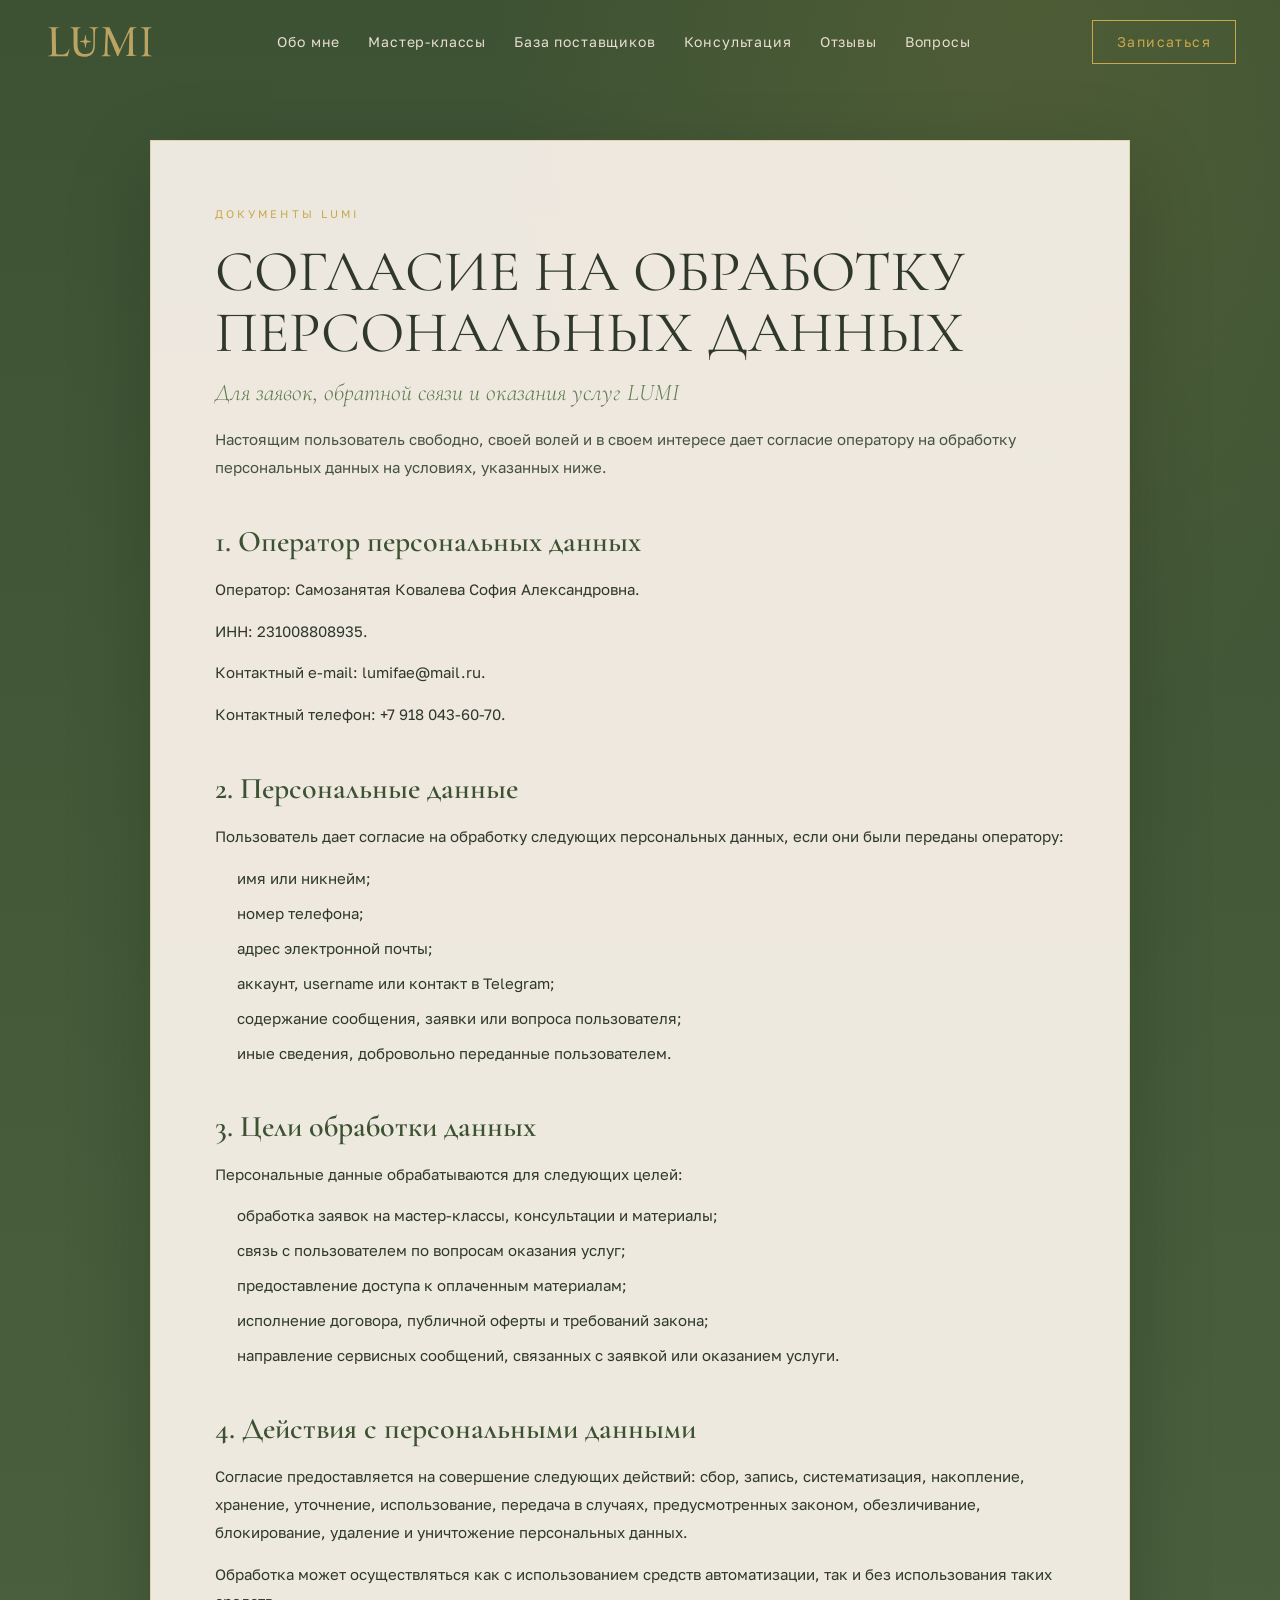
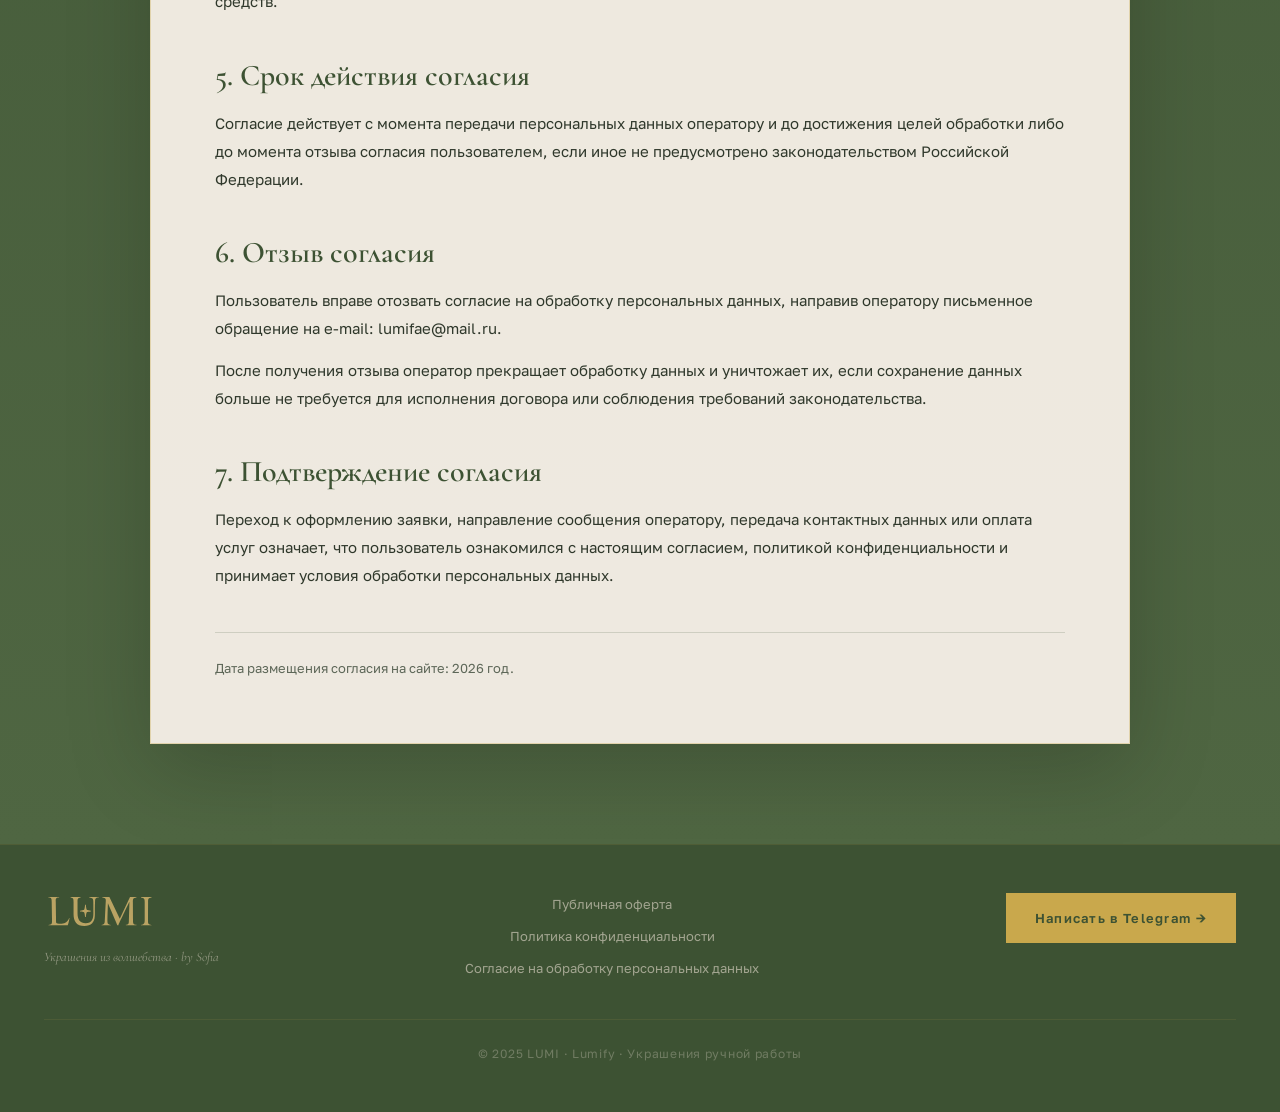
==== consent.html @ bdb85157 "first commit" ====
<!doctype html>
<html lang="ru">
	<head>
		<meta charset="UTF-8" />
		<meta name="viewport" content="width=device-width, initial-scale=1.0" />
		<title>Согласие на обработку персональных данных — LUMI</title>
		<link rel="stylesheet" href="css/main.css" />
		<script type="module" src="js/main.js"></script>
	</head>
	<body class="page">
		<div class="progress" data-progress></div>

		<header class="header" data-header>
			<div class="header__inner">
				<a href="index.html" class="header__logo" aria-label="LUMI">
					<img
						src="icons/logo-lumi-gold.svg"
						alt=""
						class="header__logo-image"
					/>
				</a>

				<nav class="header__nav" aria-label="Основная навигация">
					<ul class="header__list">
						<li class="header__item">
							<a href="index.html#about" class="header__link">Обо мне</a>
						</li>
						<li class="header__item">
							<a href="index.html#workshops" class="header__link">
								Мастер-классы
							</a>
						</li>
						<li class="header__item">
							<a href="index.html#suppliers" class="header__link">
								База поставщиков
							</a>
						</li>
						<li class="header__item">
							<a href="index.html#consult" class="header__link">
								Консультация
							</a>
						</li>
						<li class="header__item">
							<a href="index.html#reviews" class="header__link">Отзывы</a>
						</li>
						<li class="header__item">
							<a href="index.html#faq" class="header__link">Вопросы</a>
						</li>
					</ul>
				</nav>

				<a
					href="https://t.me/sofiabei"
					target="_blank"
					class="button button--outline header__cta"
					>Записаться</a>

				<button
					class="header__burger"
					type="button"
					aria-label="Открыть меню"
					aria-controls="mobile-menu"
					aria-expanded="false"
					data-menu-toggle
				>
					<span class="header__burger-line"></span>
					<span class="header__burger-line"></span>
					<span class="header__burger-line"></span>
				</button>
			</div>
		</header>

		<div class="mobile-menu" id="mobile-menu" aria-hidden="true" data-mobile-menu>
			<nav class="mobile-menu__nav" aria-label="Мобильная навигация">
				<a href="index.html#about" class="mobile-menu__link" data-mobile-link>
					Обо мне
				</a>
				<a
					href="index.html#workshops"
					class="mobile-menu__link"
					data-mobile-link
				>
					Мастер-классы
				</a>
				<a
					href="index.html#suppliers"
					class="mobile-menu__link"
					data-mobile-link
				>
					База поставщиков
				</a>
				<a href="index.html#consult" class="mobile-menu__link" data-mobile-link>
					Консультация
				</a>
				<a href="index.html#reviews" class="mobile-menu__link" data-mobile-link>
					Отзывы
				</a>
				<a href="index.html#faq" class="mobile-menu__link" data-mobile-link>
					Вопросы
				</a>
				<a
					href="https://t.me/sofiabei"
					target="_blank"
					class="button button--primary mobile-menu__cta"
					data-mobile-link
					>Записаться</a>
			</nav>
		</div>
		<div class="mobile-menu__overlay" data-menu-overlay></div>

		<main class="main">
			<section class="offer">
				<div class="offer__inner">
					<article class="offer__document">
						<div class="offer__label">Документы LUMI</div>
						<h1 class="offer__title">
							Согласие на обработку персональных данных
						</h1>
						<p class="offer__subtitle">
							Для заявок, обратной связи и оказания услуг LUMI
						</p>
						<p class="offer__intro">
							Настоящим пользователь свободно, своей волей и в своем интересе
							дает согласие оператору на обработку персональных данных на
							условиях, указанных ниже.
						</p>

						<section class="offer__section">
							<h2 class="offer__heading">1. Оператор персональных данных</h2>
							<p class="offer__text">
								Оператор: Самозанятая Ковалева София Александровна.
							</p>
							<p class="offer__text">ИНН: 231008808935.</p>
							<p class="offer__text">Контактный e-mail: lumifae@mail.ru.</p>
							<p class="offer__text">Контактный телефон: +7 918 043-60-70.</p>
						</section>

						<section class="offer__section">
							<h2 class="offer__heading">2. Персональные данные</h2>
							<p class="offer__text">
								Пользователь дает согласие на обработку следующих персональных
								данных, если они были переданы оператору:
							</p>
							<ul class="offer__list">
								<li class="offer__item">имя или никнейм;</li>
								<li class="offer__item">номер телефона;</li>
								<li class="offer__item">адрес электронной почты;</li>
								<li class="offer__item">
									аккаунт, username или контакт в Telegram;
								</li>
								<li class="offer__item">
									содержание сообщения, заявки или вопроса пользователя;
								</li>
								<li class="offer__item">
									иные сведения, добровольно переданные пользователем.
								</li>
							</ul>
						</section>

						<section class="offer__section">
							<h2 class="offer__heading">3. Цели обработки данных</h2>
							<p class="offer__text">
								Персональные данные обрабатываются для следующих целей:
							</p>
							<ul class="offer__list">
								<li class="offer__item">
									обработка заявок на мастер-классы, консультации и материалы;
								</li>
								<li class="offer__item">
									связь с пользователем по вопросам оказания услуг;
								</li>
								<li class="offer__item">
									предоставление доступа к оплаченным материалам;
								</li>
								<li class="offer__item">
									исполнение договора, публичной оферты и требований закона;
								</li>
								<li class="offer__item">
									направление сервисных сообщений, связанных с заявкой или
									оказанием услуги.
								</li>
							</ul>
						</section>

						<section class="offer__section">
							<h2 class="offer__heading">4. Действия с персональными данными</h2>
							<p class="offer__text">
								Согласие предоставляется на совершение следующих действий:
								сбор, запись, систематизация, накопление, хранение, уточнение,
								использование, передача в случаях, предусмотренных законом,
								обезличивание, блокирование, удаление и уничтожение персональных
								данных.
							</p>
							<p class="offer__text">
								Обработка может осуществляться как с использованием средств
								автоматизации, так и без использования таких средств.
							</p>
						</section>

						<section class="offer__section">
							<h2 class="offer__heading">5. Срок действия согласия</h2>
							<p class="offer__text">
								Согласие действует с момента передачи персональных данных
								оператору и до достижения целей обработки либо до момента отзыва
								согласия пользователем, если иное не предусмотрено
								законодательством Российской Федерации.
							</p>
						</section>

						<section class="offer__section">
							<h2 class="offer__heading">6. Отзыв согласия</h2>
							<p class="offer__text">
								Пользователь вправе отозвать согласие на обработку персональных
								данных, направив оператору письменное обращение на e-mail:
								lumifae@mail.ru.
							</p>
							<p class="offer__text">
								После получения отзыва оператор прекращает обработку данных и
								уничтожает их, если сохранение данных больше не требуется для
								исполнения договора или соблюдения требований законодательства.
							</p>
						</section>

						<section class="offer__section">
							<h2 class="offer__heading">7. Подтверждение согласия</h2>
							<p class="offer__text">
								Переход к оформлению заявки, направление сообщения оператору,
								передача контактных данных или оплата услуг означает, что
								пользователь ознакомился с настоящим согласием, политикой
								конфиденциальности и принимает условия обработки персональных
								данных.
							</p>
						</section>

						<div class="offer__note">
							Дата размещения согласия на сайте: 2026 год.
						</div>
					</article>
				</div>
			</section>
		</main>

		<footer class="footer">
			<div class="footer__main">
				<div class="footer__brand">
					<a href="index.html" class="footer__logo" aria-label="LUMI">
						<img
							src="icons/logo-lumi-gold.svg"
							alt=""
							class="footer__logo-image"
						/>
					</a>
					<p class="footer__tagline">Украшения из волшебства · by Sofia</p>
				</div>
				<div class="footer__legal">
					<a href="oferta.html" class="footer__legal-link">Публичная оферта</a>
					<a href="privacy.html" class="footer__legal-link">
						Политика конфиденциальности
					</a>
					<a href="consent.html" class="footer__legal-link">
						Согласие на обработку персональных данных
					</a>
				</div>
				<div class="footer__action">
					<a
						href="https://t.me/sofiabei"
						target="_blank"
						class="button button--primary footer__button"
						>Написать в Telegram →</a>
				</div>
			</div>
			<div class="footer__bottom">
				© 2025 LUMI · Lumify · Украшения ручной работы
			</div>
		</footer>

	</body>
</html>
---- css/main.css ----
@import url("base/vars.css");
@import url("base/normalize.css");
@import url("base/globals.css");
@import url("blocks/header.css");
@import url("blocks/hero.css");
@import url("blocks/about.css");
@import url("blocks/workshops.css");
@import url("blocks/suppliers.css");
@import url("blocks/consult.css");
@import url("blocks/how.css");
@import url("blocks/reviews.css");
@import url("blocks/faq.css");
@import url("blocks/cta.css");
@import url("blocks/offer.css");
@import url("blocks/footer.css");
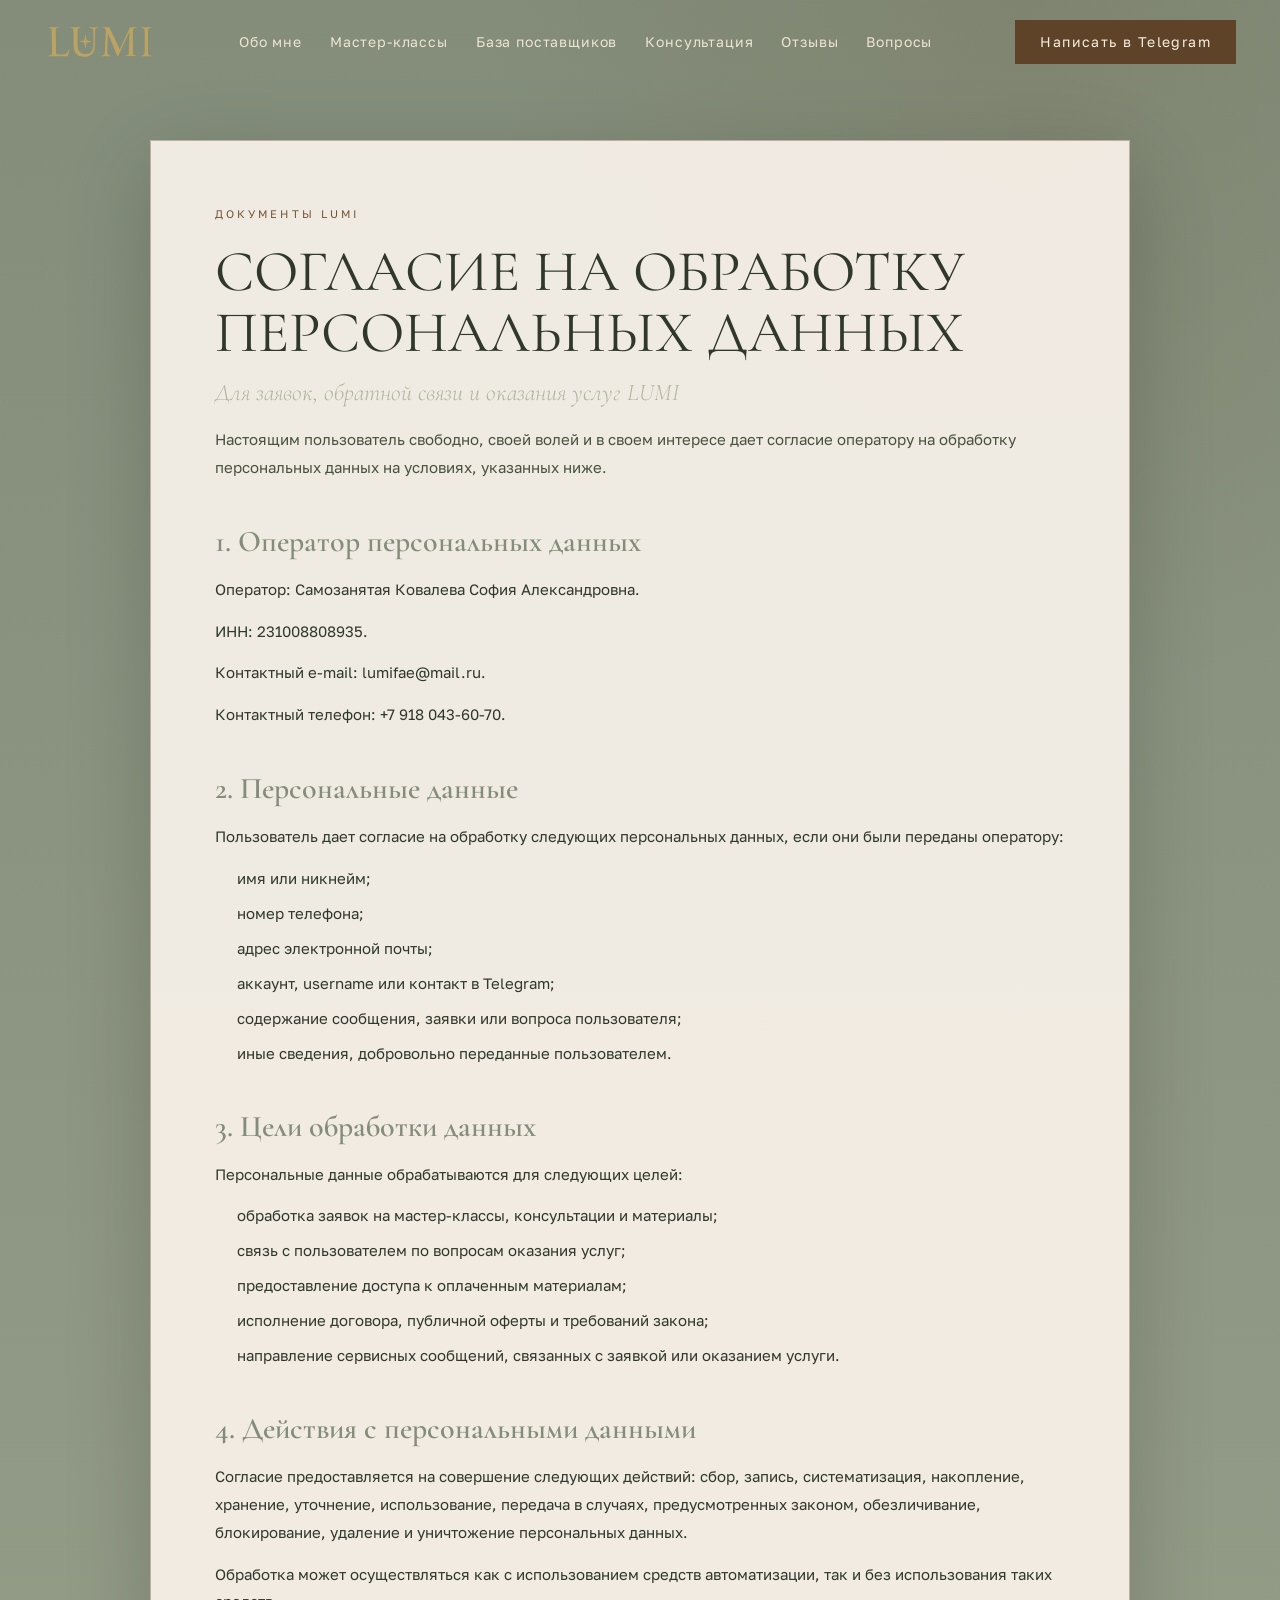
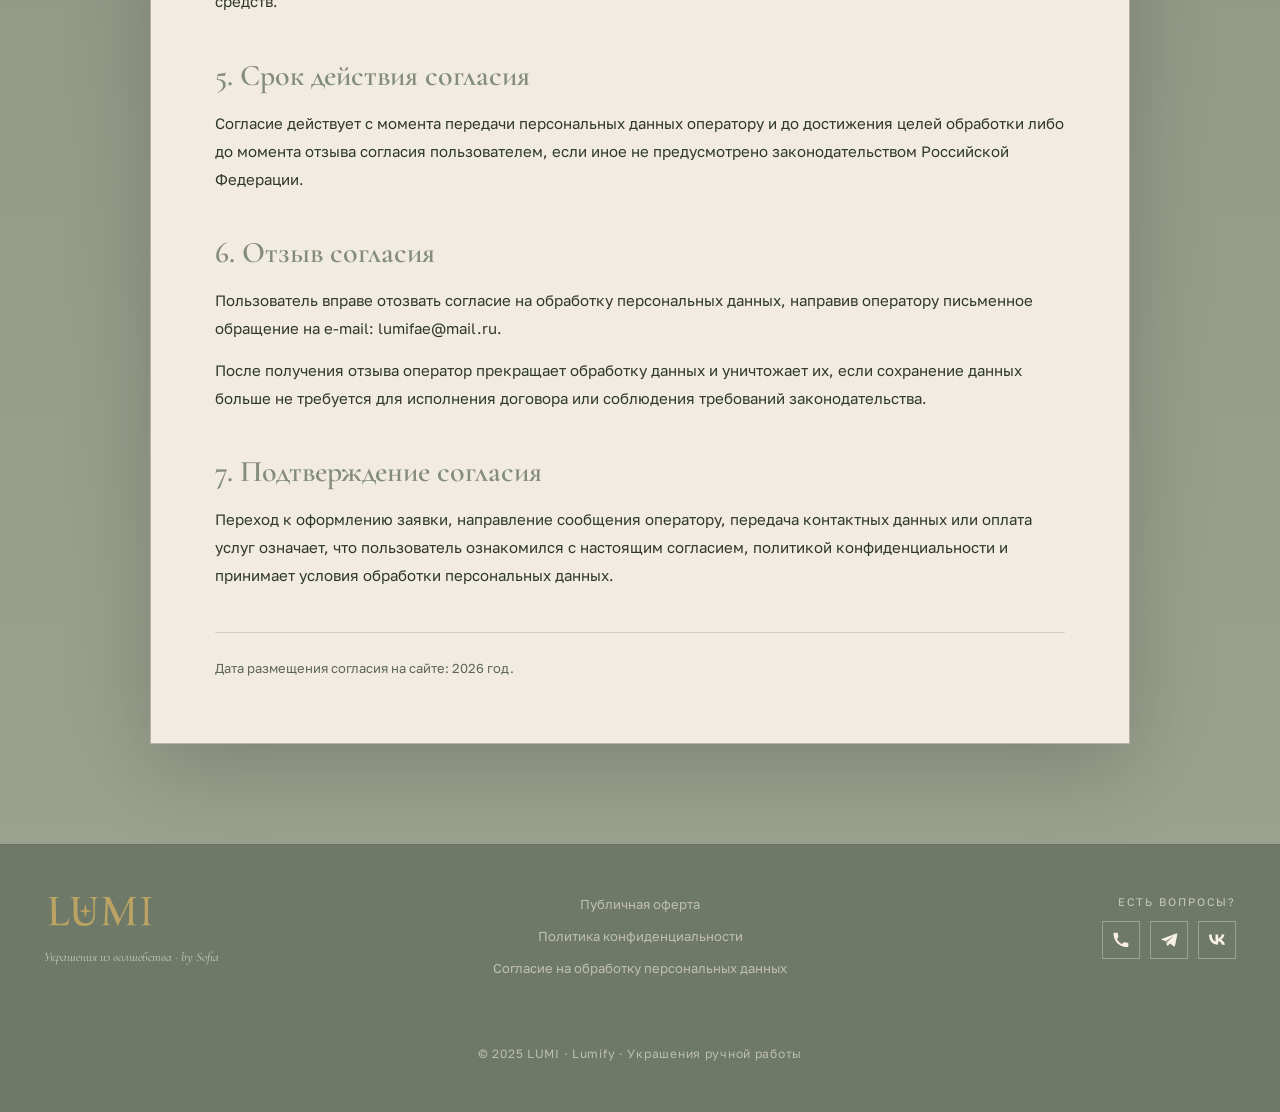
==== commit 149ecd0a: "update" ====
--- a/consent.html
+++ b/consent.html
@@ -52,8 +52,9 @@
 				<a
 					href="https://t.me/sofiabei"
 					target="_blank"
-					class="button button--outline header__cta"
-					>Записаться</a>
+					class="button button--primary header__cta"
+					>Написать в Telegram</a
+				>
 
 				<button
 					class="header__burger"
@@ -70,7 +71,12 @@
 			</div>
 		</header>
 
-		<div class="mobile-menu" id="mobile-menu" aria-hidden="true" data-mobile-menu>
+		<div
+			class="mobile-menu"
+			id="mobile-menu"
+			aria-hidden="true"
+			data-mobile-menu
+		>
 			<nav class="mobile-menu__nav" aria-label="Мобильная навигация">
 				<a href="index.html#about" class="mobile-menu__link" data-mobile-link>
 					Обо мне
@@ -103,7 +109,8 @@
 					target="_blank"
 					class="button button--primary mobile-menu__cta"
 					data-mobile-link
-					>Записаться</a>
+					>Написать в Telegram</a
+				>
 			</nav>
 		</div>
 		<div class="mobile-menu__overlay" data-menu-overlay></div>
@@ -183,10 +190,12 @@
 						</section>
 
 						<section class="offer__section">
-							<h2 class="offer__heading">4. Действия с персональными данными</h2>
-							<p class="offer__text">
-								Согласие предоставляется на совершение следующих действий:
-								сбор, запись, систематизация, накопление, хранение, уточнение,
+							<h2 class="offer__heading">
+								4. Действия с персональными данными
+							</h2>
+							<p class="offer__text">
+								Согласие предоставляется на совершение следующих действий: сбор,
+								запись, систематизация, накопление, хранение, уточнение,
 								использование, передача в случаях, предусмотренных законом,
 								обезличивание, блокирование, удаление и уничтожение персональных
 								данных.
@@ -261,18 +270,44 @@
 						Согласие на обработку персональных данных
 					</a>
 				</div>
-				<div class="footer__action">
-					<a
-						href="https://t.me/sofiabei"
-						target="_blank"
-						class="button button--primary footer__button"
-						>Написать в Telegram →</a>
+				<div class="footer__contacts">
+					<div class="footer__contacts-title">Есть вопросы?</div>
+					<div class="footer__contacts-list" aria-label="Контакты">
+						<a
+							href="tel:+79180436070"
+							class="footer__contact-link"
+							aria-label="Позвонить по номеру +7 918 043-60-70"
+						>
+							<svg aria-hidden="true" viewBox="0 0 24 24">
+								<use href="icons/sprite.svg#icon-phone"></use>
+							</svg>
+						</a>
+						<a
+							href="https://t.me/sofiabei"
+							target="_blank"
+							class="footer__contact-link"
+							aria-label="Написать в Telegram"
+						>
+							<svg aria-hidden="true" viewBox="0 0 24 24">
+								<use href="icons/sprite.svg#icon-telegram"></use>
+							</svg>
+						</a>
+						<a
+							href="https://vk.com/sofiabei"
+							target="_blank"
+							class="footer__contact-link"
+							aria-label="Открыть VK"
+						>
+							<svg aria-hidden="true" viewBox="0 0 24 24">
+								<use href="icons/sprite.svg#icon-vk"></use>
+							</svg>
+						</a>
+					</div>
 				</div>
 			</div>
 			<div class="footer__bottom">
 				© 2025 LUMI · Lumify · Украшения ручной работы
 			</div>
 		</footer>
-
 	</body>
 </html>
--- a/css/main.css
+++ b/css/main.css
@@ -1,3 +1,4 @@
+@import url("base/fonts.css");
 @import url("base/vars.css");
 @import url("base/normalize.css");
 @import url("base/globals.css");
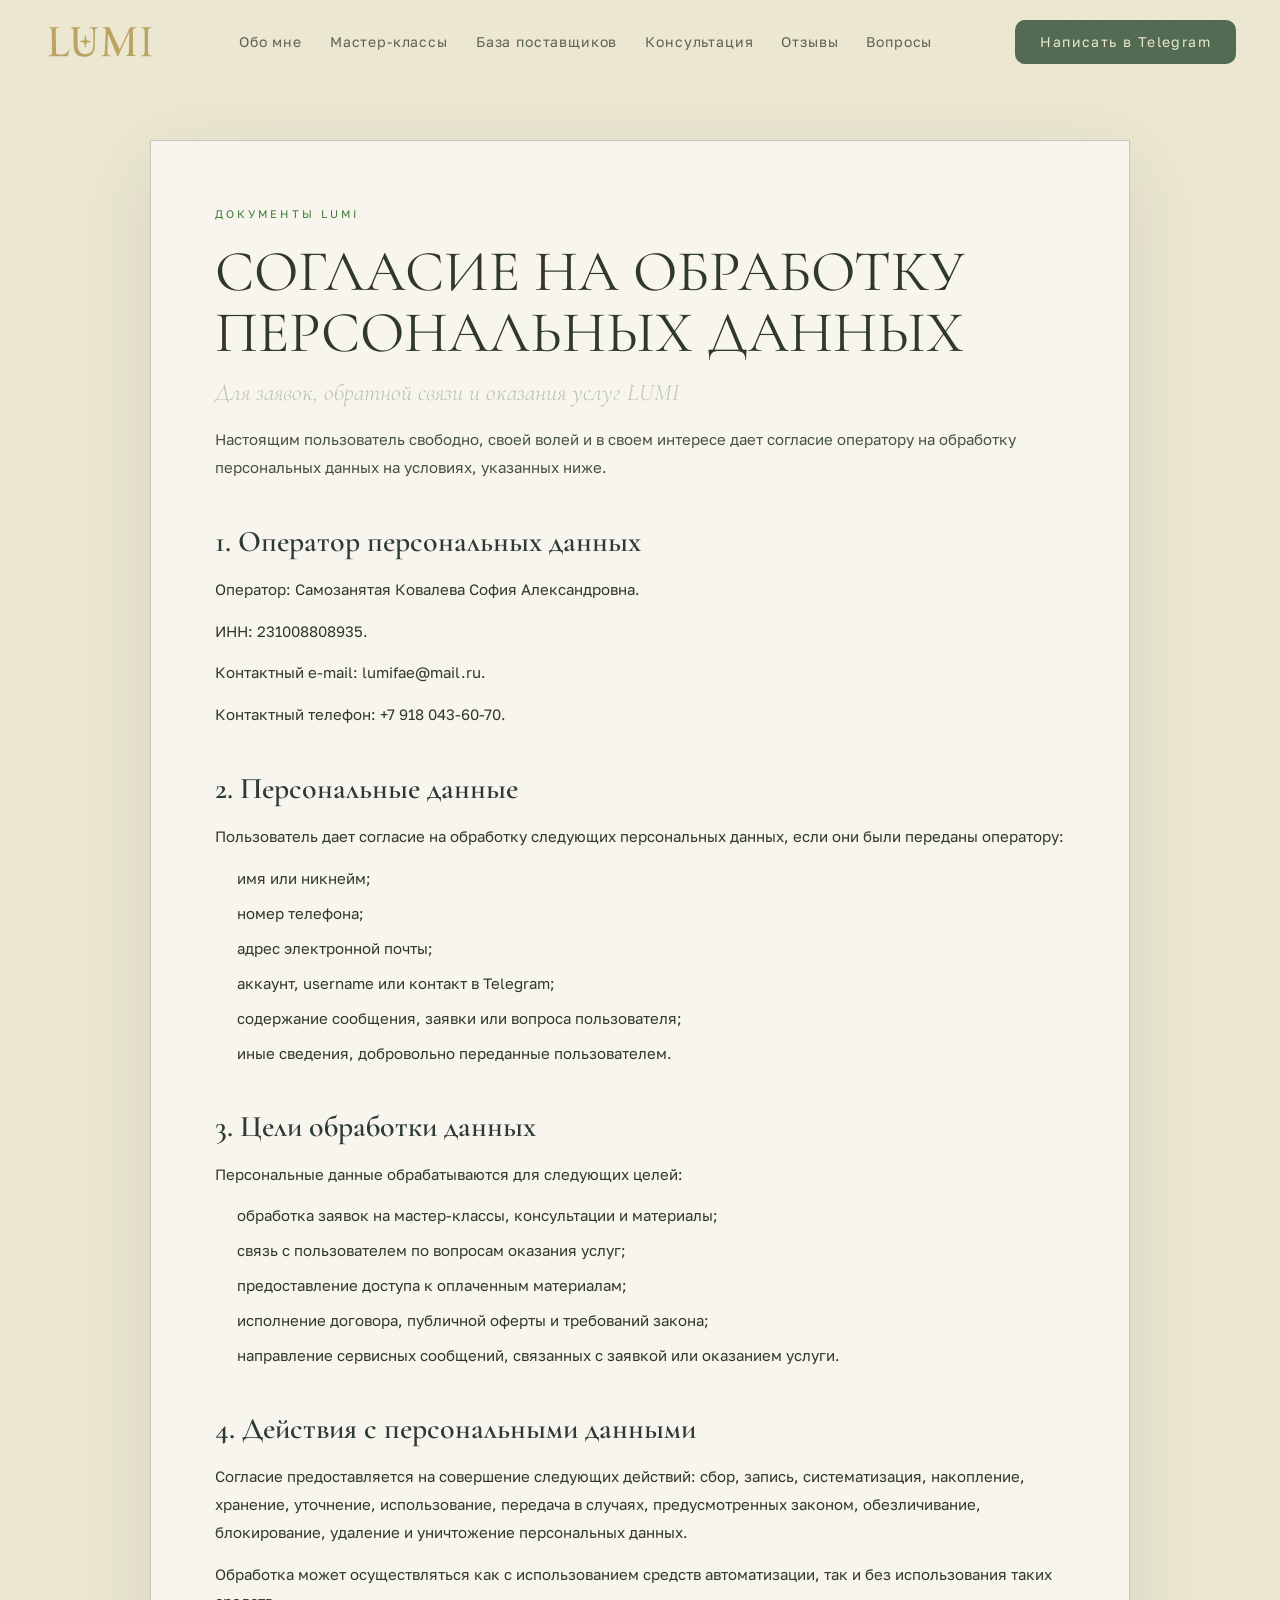
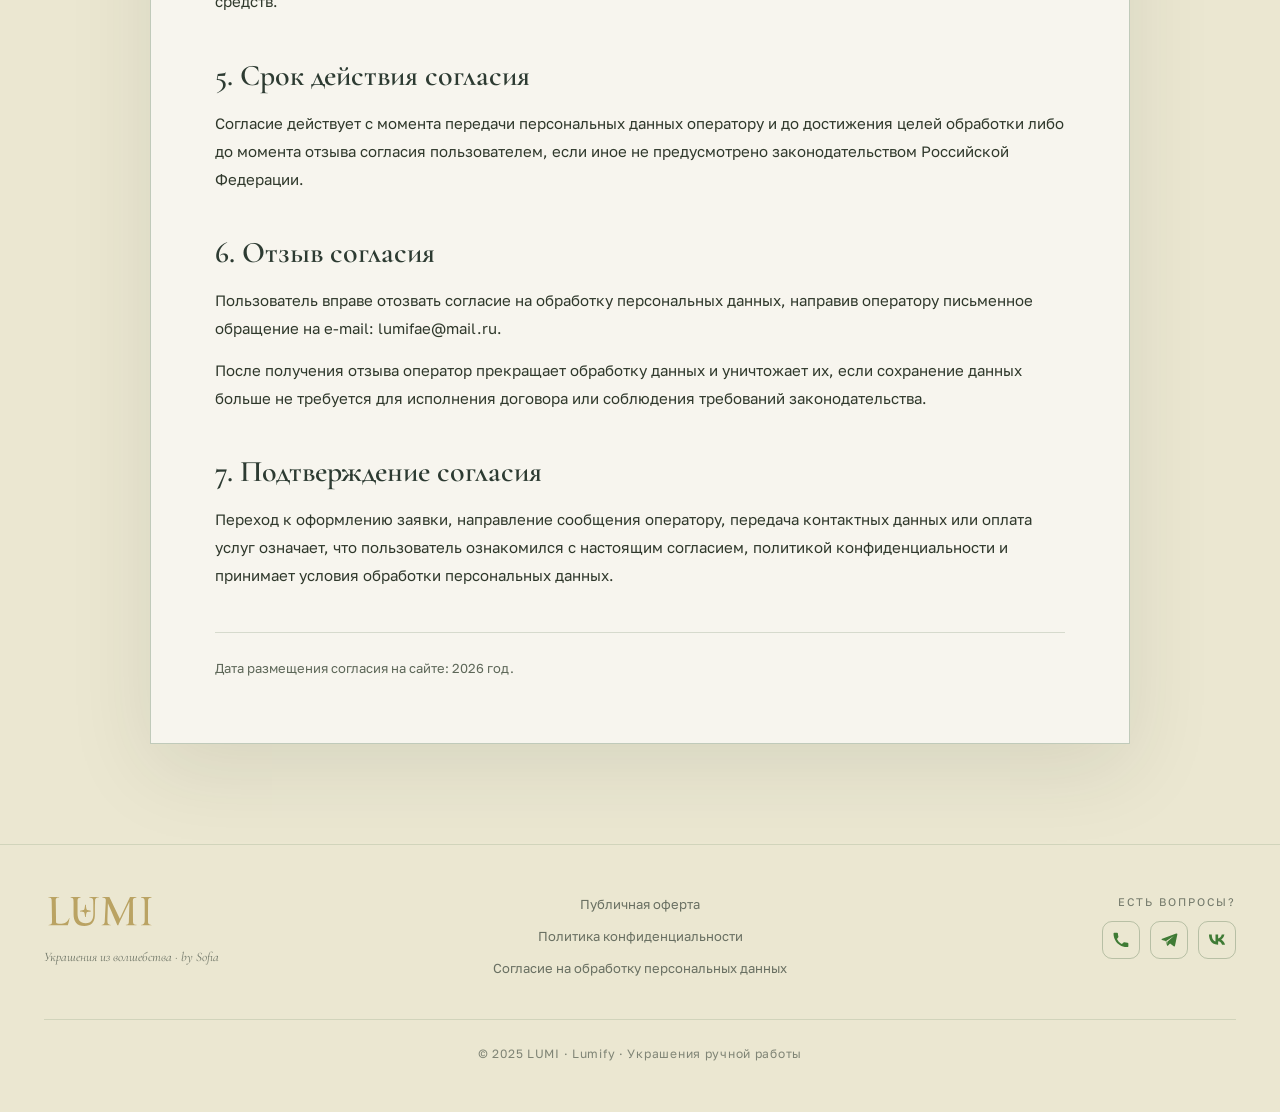
==== commit 9e7fc1ed: "update" ====
--- a/consent.html
+++ b/consent.html
@@ -4,7 +4,22 @@
 		<meta charset="UTF-8" />
 		<meta name="viewport" content="width=device-width, initial-scale=1.0" />
 		<title>Согласие на обработку персональных данных — LUMI</title>
-		<link rel="stylesheet" href="css/main.css" />
+		<link rel="stylesheet" href="css/base/fonts.css" />
+		<link rel="stylesheet" href="css/base/vars.css" />
+		<link rel="stylesheet" href="css/base/normalize.css" />
+		<link rel="stylesheet" href="css/base/globals.css" />
+		<link rel="stylesheet" href="css/blocks/header.css" />
+		<link rel="stylesheet" href="css/blocks/hero.css" />
+		<link rel="stylesheet" href="css/blocks/about.css" />
+		<link rel="stylesheet" href="css/blocks/workshops.css" />
+		<link rel="stylesheet" href="css/blocks/suppliers.css" />
+		<link rel="stylesheet" href="css/blocks/consult.css" />
+		<link rel="stylesheet" href="css/blocks/how.css" />
+		<link rel="stylesheet" href="css/blocks/reviews.css" />
+		<link rel="stylesheet" href="css/blocks/faq.css" />
+		<link rel="stylesheet" href="css/blocks/cta.css" />
+		<link rel="stylesheet" href="css/blocks/offer.css" />
+		<link rel="stylesheet" href="css/blocks/footer.css" />
 		<script type="module" src="js/main.js"></script>
 	</head>
 	<body class="page">
--- a/css/base/fonts.css
+++ b/css/base/fonts.css
@@ -0,0 +1,64 @@
+@font-face {
+	font-family: "Golos Text";
+	src: url("../../fonts/golos-text-regular.woff2") format("woff2");
+	font-weight: 400;
+	font-style: normal;
+	font-display: swap;
+}
+
+@font-face {
+	font-family: "Golos Text";
+	src: url("../../fonts/golos-text-medium.woff2") format("woff2");
+	font-weight: 500;
+	font-style: normal;
+	font-display: swap;
+}
+
+@font-face {
+	font-family: "Golos Text";
+	src: url("../../fonts/golos-text-semibold.woff2") format("woff2");
+	font-weight: 600;
+	font-style: normal;
+	font-display: swap;
+}
+
+@font-face {
+	font-family: "Cormorant Garamond";
+	src: url("../../fonts/cormorant-garamond-light.woff2") format("woff2");
+	font-weight: 300;
+	font-style: normal;
+	font-display: swap;
+}
+
+@font-face {
+	font-family: "Cormorant Garamond";
+	src: url("../../fonts/cormorant-garamond-regular.woff2") format("woff2");
+	font-weight: 400;
+	font-style: normal;
+	font-display: swap;
+}
+
+@font-face {
+	font-family: "Cormorant Garamond";
+	src: url("../../fonts/cormorant-garamond-semibold.woff2") format("woff2");
+	font-weight: 600;
+	font-style: normal;
+	font-display: swap;
+}
+
+@font-face {
+	font-family: "Cormorant Garamond";
+	src: url("../../fonts/cormorant-garamond-light-italic.woff2") format("woff2");
+	font-weight: 300;
+	font-style: italic;
+	font-display: swap;
+}
+
+@font-face {
+	font-family: "Cormorant Garamond";
+	src: url("../../fonts/cormorant-garamond-regular-italic.woff2")
+		format("woff2");
+	font-weight: 400;
+	font-style: italic;
+	font-display: swap;
+}
--- a/css/base/vars.css
+++ b/css/base/vars.css
@@ -0,0 +1,93 @@
+:root {
+	--forest: #2d3b32;
+	--forest2: #425d3b;
+	--forest3: #b8c2ac;
+	--cream: #ebe7d1;
+	--gold: #3f7b35;
+	--gold2: #5f9156;
+	--pearl: #e8eadf;
+	--ivory: #f7f5ee;
+	--ivory2: #dfe4d7;
+	--ink: #243027;
+	--muted: #65715f;
+	--clay: #536b52;
+	--clay2: #2b4926;
+	--clay3: #536b52;
+	--clay-soft: #82a06f;
+	--line: rgba(53, 91, 51, 0.24);
+	--line-light: rgba(243, 241, 232, 0.36);
+	--container: 1440px;
+	--container-padding: 48px;
+	--container-side: max(
+		var(--container-padding),
+		calc((100vw - var(--container)) / 2)
+	);
+	--font-text: "Golos Text", Arial, sans-serif;
+	--font-title: "Cormorant Garamond", Georgia, serif;
+}
+
+@media (max-width: 1440px) {
+	:root {
+		--container-padding: 44px;
+	}
+}
+
+@media (max-width: 1200px) {
+	:root {
+		--container-padding: 40px;
+	}
+}
+
+@media (max-width: 1024px) {
+	:root {
+		--container-padding: 36px;
+	}
+}
+
+@media (max-width: 992px) {
+	:root {
+		--container-padding: 32px;
+	}
+}
+
+@media (max-width: 820px) {
+	:root {
+		--container-padding: 28px;
+	}
+}
+
+@media (max-width: 768px) {
+	:root {
+		--container-padding: 24px;
+	}
+}
+
+@media (max-width: 640px) {
+	:root {
+		--container-padding: 22px;
+	}
+}
+
+@media (max-width: 576px) {
+	:root {
+		--container-padding: 20px;
+	}
+}
+
+@media (max-width: 430px) {
+	:root {
+		--container-padding: 18px;
+	}
+}
+
+@media (max-width: 390px) {
+	:root {
+		--container-padding: 16px;
+	}
+}
+
+@media (max-width: 360px) {
+	:root {
+		--container-padding: 14px;
+	}
+}
--- a/css/base/globals.css
+++ b/css/base/globals.css
@@ -0,0 +1,264 @@
+.page--menu-open {
+	overflow: hidden;
+}
+
+.progress {
+	position: fixed;
+	top: 0;
+	left: 0;
+	z-index: 1000;
+	width: 0%;
+	height: 2px;
+	background: linear-gradient(90deg, var(--clay3), var(--clay-soft));
+}
+
+.main {
+	overflow: hidden;
+}
+
+body::before {
+	content: "";
+	position: fixed;
+	inset: 0;
+	z-index: 2000;
+	background-image:
+		radial-gradient(
+			circle at 20% 30%,
+			rgba(53, 91, 51, 0.18) 0 1px,
+			transparent 1px
+		),
+		radial-gradient(
+			circle at 76% 64%,
+			rgba(243, 241, 232, 0.16) 0 1px,
+			transparent 1px
+		);
+	background-size:
+		18px 18px,
+		23px 23px;
+	mix-blend-mode: soft-light;
+	opacity: 0.16;
+	pointer-events: none;
+}
+
+h1,
+h2,
+h3 {
+	max-width: 100%;
+	overflow-wrap: break-word;
+	hyphens: auto;
+}
+
+.section {
+	padding: 100px var(--container-side);
+}
+
+.section__header {
+	max-width: var(--container);
+	margin: 0 auto;
+}
+
+.eyebrow {
+	font-size: 11px;
+	letter-spacing: 0.28em;
+	text-transform: uppercase;
+	color: var(--gold);
+	margin-bottom: 16px;
+}
+
+.title {
+	max-width: 100%;
+	font-family: var(--font-title);
+	font-size: clamp(36px, 5vw, 60px);
+	font-weight: 300;
+	line-height: 1.15;
+	color: var(--ink);
+	margin-bottom: 24px;
+	overflow-wrap: break-word;
+	hyphens: auto;
+}
+
+.title em {
+	font-style: italic;
+	color: var(--gold);
+}
+
+.button {
+	display: inline-flex;
+	align-items: center;
+	justify-content: center;
+	min-height: 50px;
+	padding: 14px 32px;
+	border: 1px solid transparent;
+	border-radius: 10px;
+	color: inherit;
+	font-family: var(--font-text);
+	font-size: 14px;
+	font-weight: 600;
+	letter-spacing: 0.1em;
+	text-decoration: none;
+	cursor: pointer;
+	transition:
+		background 0.3s,
+		border-color 0.3s,
+		color 0.3s,
+		box-shadow 0.3s,
+		transform 0.3s;
+}
+
+.button:hover {
+	transform: translateY(-2px);
+}
+
+.button--primary {
+	background: var(--clay3);
+	color: var(--cream);
+}
+
+.button--primary:hover {
+	background: var(--clay);
+	box-shadow: 0 12px 30px rgba(53, 91, 51, 0.24);
+}
+
+.button--ghost {
+	border-color: rgba(53, 91, 51, 0.34);
+	color: var(--clay3);
+}
+
+.button--ghost:hover {
+	border-color: var(--clay2);
+	color: var(--gold);
+}
+
+.button--outline {
+	border-color: var(--gold);
+	color: var(--gold);
+}
+
+.button--outline:hover {
+	background: var(--gold);
+	color: var(--cream);
+}
+
+[data-reveal] {
+	opacity: 0;
+	transform: translateY(30px);
+	transition:
+		opacity 0.7s ease,
+		transform 0.7s ease;
+}
+
+.reveal--visible {
+	opacity: 1;
+	transform: translateY(0);
+}
+
+.check-list {
+	display: flex;
+	flex-direction: column;
+	gap: 8px;
+	list-style: none;
+}
+
+.check-list__item {
+	position: relative;
+	padding-left: 18px;
+	font-size: 14px;
+	color: rgba(247, 239, 226, 0.82);
+}
+
+.check-list__item::before {
+	content: "✦";
+	position: absolute;
+	top: 4px;
+	left: 0;
+	color: var(--gold);
+	font-size: 8px;
+}
+
+@keyframes fade-up {
+	from {
+		opacity: 0;
+		transform: translateY(24px);
+	}
+	to {
+		opacity: 1;
+		transform: translateY(0);
+	}
+}
+
+@media (max-width: 1440px) {
+	.section {
+		padding-top: 96px;
+		padding-bottom: 96px;
+	}
+}
+
+@media (max-width: 1200px) {
+	.section {
+		padding-top: 88px;
+		padding-bottom: 88px;
+	}
+}
+
+@media (max-width: 1024px) {
+	.title {
+		font-size: clamp(34px, 5.5vw, 56px);
+	}
+}
+
+@media (max-width: 992px) {
+	.section {
+		padding-top: 80px;
+		padding-bottom: 80px;
+	}
+}
+
+@media (max-width: 820px) {
+	.button {
+		min-height: 48px;
+		padding: 13px 28px;
+	}
+}
+
+@media (max-width: 768px) {
+	.section {
+		padding-top: 72px;
+		padding-bottom: 72px;
+	}
+
+	.title {
+		font-size: clamp(32px, 7vw, 48px);
+	}
+}
+
+@media (max-width: 576px) {
+	.section {
+		padding-top: 64px;
+		padding-bottom: 64px;
+	}
+
+	.button {
+		width: 100%;
+	}
+}
+
+@media (max-width: 430px) {
+	.eyebrow {
+		font-size: 10px;
+		letter-spacing: 0.22em;
+	}
+}
+
+@media (max-width: 390px) {
+	.title {
+		font-size: 30px;
+	}
+}
+
+@media (max-width: 360px) {
+	.button {
+		padding-right: 20px;
+		padding-left: 20px;
+		font-size: 13px;
+	}
+}
--- a/css/blocks/header.css
+++ b/css/blocks/header.css
@@ -0,0 +1,297 @@
+.header {
+	position: fixed;
+	top: 0;
+	left: 0;
+	right: 0;
+	z-index: 900;
+	padding: 20px var(--container-side);
+	transition:
+		background 0.4s,
+		padding 0.3s,
+		border-color 0.3s;
+}
+
+.header--scrolled,
+.header--menu-open {
+	background: var(--cream);
+	backdrop-filter: blur(18px);
+	border-bottom: 1px solid rgba(53, 91, 51, 0.16);
+}
+
+.header--scrolled {
+	padding-top: 14px;
+	padding-bottom: 14px;
+}
+
+.header__inner {
+	max-width: var(--container);
+	margin: 0 auto;
+	display: flex;
+	align-items: center;
+	justify-content: space-between;
+	gap: 28px;
+}
+
+.header__logo {
+	position: relative;
+	z-index: 2;
+	display: flex;
+	align-items: center;
+	flex: 0 0 auto;
+}
+
+.header__logo-image {
+	display: block;
+	width: 112px;
+	height: auto;
+}
+
+.header__nav {
+	display: flex;
+	justify-content: center;
+	min-width: 0;
+}
+
+.header__list {
+	display: flex;
+	align-items: center;
+	gap: 32px;
+	list-style: none;
+}
+
+.header__link {
+	position: relative;
+	color: rgba(36, 48, 39, 0.72);
+	text-decoration: none;
+	font-size: 14px;
+	letter-spacing: 0.06em;
+	white-space: nowrap;
+	transition: color 0.3s;
+}
+
+.header__link::after {
+	content: "";
+	position: absolute;
+	left: 0;
+	right: 0;
+	bottom: -6px;
+	height: 1px;
+	background: var(--gold);
+	transform: scaleX(0);
+	transform-origin: center;
+	transition: transform 0.35s ease;
+}
+
+.header__link:hover {
+	color: var(--gold);
+}
+
+.header__link:hover::after {
+	transform: scaleX(1);
+}
+
+.header__cta {
+	flex: 0 0 auto;
+	min-height: 42px;
+	padding: 9px 24px;
+	font-weight: 400;
+}
+
+.header__burger {
+	position: relative;
+	z-index: 2;
+	display: none;
+	width: 46px;
+	height: 46px;
+	align-items: center;
+	justify-content: center;
+	border: 1px solid rgba(53, 91, 51, 0.28);
+	border-radius: 10px;
+	background: transparent;
+	cursor: pointer;
+}
+
+.header__burger-line {
+	position: absolute;
+	width: 22px;
+	height: 1.5px;
+	background: var(--gold);
+	transition:
+		transform 0.3s,
+		opacity 0.2s;
+}
+
+.header__burger-line:nth-child(1) {
+	transform: translateY(-7px);
+}
+
+.header__burger-line:nth-child(3) {
+	transform: translateY(7px);
+}
+
+.header__burger[aria-expanded="true"] .header__burger-line:nth-child(1) {
+	transform: rotate(45deg);
+}
+
+.header__burger[aria-expanded="true"] .header__burger-line:nth-child(2) {
+	opacity: 0;
+}
+
+.header__burger[aria-expanded="true"] .header__burger-line:nth-child(3) {
+	transform: rotate(-45deg);
+}
+
+.mobile-menu {
+	position: fixed;
+	top: 0;
+	right: 0;
+	z-index: 850;
+	width: min(420px, 100%);
+	height: 100dvh;
+	padding: 98px var(--container-padding) 32px;
+	background: var(--cream);
+	border-left: 1px solid rgba(53, 91, 51, 0.16);
+	box-shadow: -20px 0 60px rgba(0, 0, 0, 0.18);
+	transform: translateX(100%);
+	visibility: hidden;
+	transition:
+		transform 0.35s ease,
+		visibility 0.35s ease;
+}
+
+.mobile-menu--open {
+	transform: translateX(0);
+	visibility: visible;
+}
+
+.mobile-menu__nav {
+	display: flex;
+	height: 100%;
+	flex-direction: column;
+	gap: 4px;
+}
+
+.mobile-menu__link {
+	display: flex;
+	align-items: center;
+	min-height: 54px;
+	border-bottom: 1px solid rgba(53, 91, 51, 0.12);
+	color: var(--ink);
+	text-decoration: none;
+	font-family: var(--font-title);
+	font-size: 28px;
+	font-weight: 300;
+	transition:
+		color 0.3s,
+		padding-left 0.3s;
+}
+
+.mobile-menu__link:hover {
+	padding-left: 8px;
+	color: var(--gold);
+}
+
+.mobile-menu__cta {
+	width: 100%;
+	margin-top: auto;
+}
+
+.mobile-menu__overlay {
+	position: fixed;
+	inset: 0;
+	z-index: 820;
+	background: rgba(36, 48, 39, 0.24);
+	opacity: 0;
+	visibility: hidden;
+	transition:
+		opacity 0.3s,
+		visibility 0.3s;
+}
+
+.mobile-menu__overlay--visible {
+	opacity: 1;
+	visibility: visible;
+}
+
+@media (max-width: 1440px) {
+	.header__list {
+		gap: 28px;
+	}
+}
+
+@media (max-width: 1200px) {
+	.header__list {
+		gap: 20px;
+	}
+
+	.header__link {
+		font-size: 13px;
+	}
+}
+
+@media (max-width: 1024px) {
+	.header__nav,
+	.header__cta {
+		display: none;
+	}
+
+	.header__burger {
+		display: flex;
+	}
+}
+
+@media (max-width: 992px) {
+	.header {
+		padding-top: 18px;
+		padding-bottom: 18px;
+	}
+}
+
+@media (max-width: 820px) {
+	.header__logo-image {
+		width: 104px;
+	}
+}
+
+@media (max-width: 768px) {
+	.mobile-menu {
+		width: min(390px, 100%);
+	}
+}
+
+@media (max-width: 640px) {
+	.mobile-menu__link {
+		font-size: 26px;
+	}
+}
+
+@media (max-width: 576px) {
+	.mobile-menu {
+		width: 100%;
+		border-left: 0;
+	}
+}
+
+@media (max-width: 430px) {
+	.header__burger {
+		width: 42px;
+		height: 42px;
+	}
+
+	.mobile-menu__link {
+		min-height: 50px;
+		font-size: 24px;
+	}
+}
+
+@media (max-width: 390px) {
+	.header__logo-image {
+		width: 98px;
+	}
+}
+
+@media (max-width: 360px) {
+	.mobile-menu__link {
+		font-size: 22px;
+	}
+}
--- a/css/blocks/hero.css
+++ b/css/blocks/hero.css
@@ -0,0 +1,225 @@
+.hero {
+	position: relative;
+	min-height: 100vh;
+	display: flex;
+	align-items: center;
+	padding: 104px var(--container-side) 56px;
+	overflow: hidden;
+}
+
+.hero__canvas {
+	position: absolute;
+	inset: 0;
+	z-index: 1;
+	width: 100%;
+	height: 100%;
+	pointer-events: none;
+}
+
+.hero__background {
+	position: absolute;
+	inset: 0;
+	z-index: 0;
+	background: var(--cream);
+}
+
+.hero__inner {
+	position: relative;
+	z-index: 2;
+	display: grid;
+	grid-template-columns: minmax(0, 0.92fr) minmax(420px, 0.78fr);
+	gap: clamp(36px, 5vw, 84px);
+	align-items: center;
+	width: 100%;
+	max-width: var(--container);
+	margin: 0 auto;
+	padding: 36px 0 0;
+}
+
+.hero__content {
+	position: relative;
+	z-index: 2;
+}
+
+.hero__eyebrow {
+	max-width: 620px;
+	margin-bottom: 24px;
+	color: var(--gold);
+	font-size: 12px;
+	letter-spacing: 0.24em;
+	text-transform: uppercase;
+	animation: fade-up 0.8s 0.3s forwards;
+}
+
+.hero__title {
+	max-width: 690px;
+	margin-bottom: 8px;
+	color: var(--ink);
+	font-family: var(--font-title);
+	font-size: clamp(52px, 8vw, 96px);
+	font-weight: 300;
+	line-height: 1;
+	animation: fade-up 0.9s 0.5s forwards;
+}
+
+.hero__title em {
+	color: var(--gold);
+	font-style: italic;
+}
+
+.hero__subtitle {
+	max-width: 600px;
+	margin-bottom: 32px;
+	color: var(--muted);
+	font-family: var(--font-title);
+	font-size: clamp(18px, 2.5vw, 26px);
+	font-style: italic;
+	font-weight: 300;
+	animation: fade-up 0.9s 0.7s forwards;
+}
+
+.hero__text {
+	max-width: 500px;
+	margin-bottom: 48px;
+	color: rgba(36, 48, 39, 0.76);
+	font-size: 15px;
+	line-height: 1.8;
+	animation: fade-up 0.9s 0.9s forwards;
+}
+
+.hero__actions {
+	display: flex;
+	flex-wrap: wrap;
+	gap: 16px;
+	animation: fade-up 0.9s 1.1s forwards;
+}
+
+.hero__photo {
+	position: relative;
+	z-index: 2;
+	width: 100%;
+	max-width: 620px;
+	justify-self: end;
+	overflow: hidden;
+	border-radius: 14px;
+	aspect-ratio: 0.82 / 1;
+}
+
+.hero__image {
+	display: block;
+	width: 100%;
+	height: 100%;
+	object-fit: cover;
+	object-position: center 18%;
+}
+
+.hero__photo::before {
+	content: "";
+	position: absolute;
+	inset: 0;
+	z-index: 1;
+	background:
+		linear-gradient(90deg, rgba(36, 59, 42, 0.28) 0%, transparent 42%),
+		linear-gradient(0deg, rgba(36, 48, 39, 0.34) 0%, transparent 32%);
+}
+
+@media (max-width: 1440px) {
+	.hero__photo {
+		max-width: 580px;
+	}
+}
+
+@media (max-width: 1200px) {
+	.hero__inner {
+		grid-template-columns: minmax(0, 0.95fr) minmax(360px, 0.75fr);
+	}
+
+	.hero__title {
+		max-width: 620px;
+	}
+
+	.hero__photo {
+		max-width: 500px;
+	}
+}
+
+@media (max-width: 1024px) {
+	.hero {
+		padding-top: 96px;
+	}
+
+	.hero__inner {
+		grid-template-columns: minmax(0, 1fr) minmax(300px, 0.72fr);
+		gap: 32px;
+	}
+}
+
+@media (max-width: 992px) {
+	.hero {
+		min-height: 100svh;
+	}
+
+	.hero__photo {
+		max-width: 420px;
+	}
+}
+
+@media (max-width: 820px) {
+	.hero__inner {
+		grid-template-columns: 1fr;
+	}
+
+	.hero__photo {
+		display: none;
+	}
+
+	.hero__text {
+		max-width: 620px;
+	}
+}
+
+@media (max-width: 768px) {
+	.hero {
+		padding-top: 112px;
+		padding-bottom: 64px;
+	}
+}
+
+@media (max-width: 640px) {
+	.hero__title {
+		font-size: 50px;
+	}
+}
+
+@media (max-width: 576px) {
+	.hero__actions {
+		flex-direction: column;
+	}
+}
+
+@media (max-width: 430px) {
+	.hero__eyebrow {
+		font-size: 10px;
+		letter-spacing: 0.18em;
+	}
+
+	.hero__title {
+		font-size: 44px;
+	}
+}
+
+@media (max-width: 390px) {
+	.hero__title {
+		font-size: 40px;
+	}
+}
+
+@media (max-width: 360px) {
+	.hero__title {
+		font-size: 37px;
+	}
+
+	.hero__text {
+		font-size: 14px;
+	}
+}
--- a/css/blocks/about.css
+++ b/css/blocks/about.css
@@ -0,0 +1,134 @@
+.about {
+	background: var(--cream);
+	color: var(--ink);
+}
+
+.about__inner {
+	display: grid;
+	grid-template-columns: 1fr 1fr;
+	gap: 80px;
+	align-items: center;
+	max-width: var(--container);
+	margin: 0 auto;
+}
+
+.about__photo {
+	position: relative;
+}
+
+.about__image {
+	display: block;
+	width: 100%;
+	border-radius: 14px;
+}
+
+.about__quote {
+	margin: 32px 0;
+	padding-left: 24px;
+	border-left: 2px solid var(--gold);
+	color: var(--clay3);
+	font-family: var(--font-title);
+	font-size: 24px;
+	font-style: italic;
+	font-weight: 300;
+	line-height: 1.5;
+}
+
+.about .title {
+	color: var(--ink);
+}
+
+.about__text {
+	margin-bottom: 20px;
+	color: rgba(62, 58, 47, 0.82);
+	font-size: 16px;
+	line-height: 1.9;
+}
+
+.about__stats {
+	display: flex;
+	flex-wrap: wrap;
+	gap: 40px;
+	margin-top: 40px;
+}
+
+.about__stat-value {
+	color: var(--clay3);
+	font-family: var(--font-title);
+	font-size: 48px;
+	font-weight: 300;
+	line-height: 1;
+}
+
+.about__stat-label {
+	margin-top: 4px;
+	color: rgba(52, 69, 47, 0.58);
+	font-size: 12px;
+	letter-spacing: 0.1em;
+	text-transform: uppercase;
+}
+
+@media (max-width: 1440px) {
+	.about__inner {
+		gap: 72px;
+	}
+}
+
+@media (max-width: 1200px) {
+	.about__inner {
+		gap: 64px;
+	}
+}
+
+@media (max-width: 1024px) {
+	.about__inner {
+		gap: 52px;
+	}
+}
+
+@media (max-width: 992px) {
+	.about__quote {
+		font-size: 22px;
+	}
+}
+
+@media (max-width: 820px) {
+	.about__inner {
+		grid-template-columns: 1fr;
+	}
+
+	.about__photo {
+		max-width: 560px;
+	}
+}
+
+@media (max-width: 768px) {
+	.about__stats {
+		gap: 28px;
+	}
+}
+
+@media (max-width: 640px) {
+	.about__stat-value {
+		font-size: 42px;
+	}
+}
+
+@media (max-width: 430px) {
+	.about__quote {
+		padding-left: 18px;
+		font-size: 20px;
+	}
+}
+
+@media (max-width: 390px) {
+	.about__text {
+		font-size: 15px;
+	}
+}
+
+@media (max-width: 360px) {
+	.about__stats {
+		gap: 22px;
+	}
+}
--- a/css/blocks/workshops.css
+++ b/css/blocks/workshops.css
@@ -0,0 +1,354 @@
+.workshops {
+	background: var(--cream);
+}
+
+.workshops__header,
+.bundle,
+.workshops__grid {
+	max-width: var(--container);
+	margin-right: auto;
+	margin-left: auto;
+}
+
+.workshops__header {
+	margin-bottom: 60px;
+}
+
+.workshops__description {
+	max-width: 560px;
+	color: rgba(36, 48, 39, 0.74);
+	font-size: 15px;
+	line-height: 1.8;
+}
+
+.bundle {
+	display: flex;
+	align-items: center;
+	justify-content: space-between;
+	flex-wrap: wrap;
+	gap: 20px;
+	margin-bottom: 28px;
+	padding: 28px 40px;
+	border: 1px solid rgba(247, 239, 226, 0.38);
+	border-radius: 8px;
+	background: linear-gradient(135deg, var(--clay2), var(--clay));
+	box-shadow: 0 24px 70px rgba(36, 59, 42, 0.18);
+}
+
+.bundle__tag {
+	margin-bottom: 8px;
+	color: var(--cream);
+	font-size: 11px;
+	letter-spacing: 0.2em;
+	text-transform: uppercase;
+}
+
+.bundle__tag::before {
+	content: "✦ ";
+}
+
+.bundle__title {
+	color: var(--cream);
+	font-family: var(--font-title);
+	font-size: 24px;
+	font-weight: 400;
+}
+
+.bundle__subtitle {
+	margin-top: 4px;
+	color: rgba(247, 239, 226, 0.65);
+	font-size: 14px;
+}
+
+.bundle__old-price {
+	color: rgba(247, 239, 226, 0.58);
+	font-size: 14px;
+	text-decoration: line-through;
+}
+
+.bundle__current-price {
+	color: var(--cream);
+	font-family: var(--font-title);
+	font-size: 42px;
+	font-weight: 300;
+	line-height: 1;
+}
+
+.bundle__save {
+	margin-top: 4px;
+	color: #d8e0b3;
+	font-size: 12px;
+}
+
+.bundle__button,
+.workshop-card__button {
+	display: inline-flex;
+	align-items: center;
+	justify-content: center;
+	border: 0;
+	border-radius: 10px;
+	background: var(--cream);
+	color: var(--clay3);
+	font-family: var(--font-text);
+	font-size: 13px;
+	font-weight: 600;
+	letter-spacing: 0.1em;
+	text-decoration: none;
+	white-space: nowrap;
+	cursor: pointer;
+	transition:
+		background 0.3s,
+		transform 0.3s;
+}
+
+.bundle__button {
+	min-height: 48px;
+	padding: 14px 32px;
+}
+
+.bundle__button:hover {
+	background: var(--pearl);
+	transform: translateY(-2px);
+}
+
+.workshop-card__button:hover {
+	background: var(--pearl);
+}
+
+.workshops__grid {
+	display: grid;
+	grid-template-columns: repeat(3, 1fr);
+	gap: 2px;
+	align-items: stretch;
+}
+
+.workshop-card {
+	position: relative;
+	display: flex;
+	height: 100%;
+	flex-direction: column;
+	overflow: hidden;
+	padding: 40px 32px;
+	border-radius: 8px;
+	background: var(--clay);
+	box-shadow: 0 20px 58px rgba(36, 59, 42, 0.16);
+	transition:
+		background 0.4s;
+}
+
+.workshop-card::before {
+	content: "";
+	position: absolute;
+	top: 0;
+	left: 0;
+	right: 0;
+	height: 1px;
+	background: linear-gradient(90deg, transparent, var(--cream), transparent);
+	transform: scaleX(0);
+	transition: transform 0.4s;
+}
+
+.workshop-card:hover {
+	background: var(--clay2);
+}
+
+.workshop-card:hover::before {
+	transform: scaleX(1);
+}
+
+.workshop-card__number {
+	margin-bottom: 24px;
+	color: rgba(247, 239, 226, 0.22);
+	font-family: var(--font-title);
+	font-size: 56px;
+	font-weight: 300;
+	line-height: 1;
+}
+
+.workshop-card__gallery {
+	display: grid;
+	grid-template-columns: 1fr 1fr;
+	gap: 2px;
+	margin-bottom: 28px;
+	border-radius: 14px;
+	overflow: hidden;
+}
+
+.workshop-card__image {
+	display: block;
+	width: 100%;
+	aspect-ratio: 1 / 1.15;
+	object-fit: cover;
+	transition: transform 0.5s;
+}
+
+.workshop-card__tag {
+	margin-bottom: 12px;
+	color: var(--cream);
+	font-size: 11px;
+	letter-spacing: 0.18em;
+	text-transform: uppercase;
+}
+
+.workshop-card__title {
+	min-height: 68px;
+	margin-bottom: 16px;
+	color: var(--cream);
+	font-family: var(--font-title);
+	font-size: 28px;
+	font-weight: 300;
+	line-height: 1.2;
+}
+
+.workshop-card__text {
+	min-height: 76px;
+	margin-bottom: 24px;
+	color: rgba(247, 239, 226, 0.72);
+	font-size: 14px;
+	line-height: 1.75;
+}
+
+.workshop-card__includes {
+	min-height: 126px;
+	margin-bottom: 28px;
+}
+
+.workshop-card__includes-title {
+	margin-bottom: 10px;
+	color: var(--cream);
+	font-size: 12px;
+	letter-spacing: 0.14em;
+	text-transform: uppercase;
+}
+
+.workshop-card__list {
+	display: flex;
+	flex-direction: column;
+	gap: 8px;
+	list-style: none;
+}
+
+.workshop-card__item {
+	position: relative;
+	padding-left: 18px;
+	color: rgba(247, 239, 226, 0.65);
+	font-size: 13px;
+	line-height: 1.55;
+}
+
+.workshop-card__item::before {
+	content: "·";
+	position: absolute;
+	left: 0;
+	color: var(--cream);
+}
+
+.workshop-card__price {
+	margin-top: auto;
+	margin-bottom: 22px;
+	color: var(--cream);
+	font-family: var(--font-title);
+	font-size: 42px;
+	font-weight: 300;
+	line-height: 1;
+	text-align: left;
+}
+
+.workshop-card__button {
+	width: 100%;
+	min-height: 50px;
+	padding: 14px 28px;
+}
+
+@media (max-width: 1440px) {
+	.workshop-card {
+		padding: 36px 28px;
+	}
+}
+
+@media (max-width: 1200px) {
+	.workshop-card__title {
+		min-height: 64px;
+		font-size: 26px;
+	}
+
+	.workshop-card__price {
+		font-size: 38px;
+	}
+}
+
+@media (max-width: 1024px) {
+	.workshops__grid {
+		grid-template-columns: repeat(2, 1fr);
+	}
+
+	.workshop-card__title,
+	.workshop-card__text,
+	.workshop-card__includes {
+		min-height: auto;
+	}
+}
+
+@media (max-width: 992px) {
+	.bundle {
+		align-items: flex-start;
+	}
+}
+
+@media (max-width: 820px) {
+	.bundle {
+		flex-direction: column;
+	}
+}
+
+@media (max-width: 768px) {
+	.workshops__grid {
+		grid-template-columns: 1fr;
+	}
+
+	.workshop-card {
+		padding: 34px 28px;
+	}
+}
+
+@media (max-width: 640px) {
+	.bundle {
+		padding: 28px;
+	}
+}
+
+@media (max-width: 576px) {
+	.bundle__button {
+		width: 100%;
+	}
+
+	.workshop-card__gallery {
+		grid-template-columns: 1fr;
+	}
+}
+
+@media (max-width: 430px) {
+	.workshop-card {
+		padding: 30px 22px;
+	}
+
+	.workshop-card__number {
+		font-size: 48px;
+	}
+}
+
+@media (max-width: 390px) {
+	.workshop-card__title {
+		font-size: 24px;
+	}
+
+	.workshop-card__price {
+		font-size: 34px;
+	}
+}
+
+@media (max-width: 360px) {
+	.bundle {
+		padding: 24px 20px;
+	}
+}
--- a/css/blocks/suppliers.css
+++ b/css/blocks/suppliers.css
@@ -0,0 +1,174 @@
+.suppliers {
+	background: var(--cream);
+	color: var(--ink);
+}
+
+.suppliers__card {
+	display: grid;
+	grid-template-columns: 1fr auto;
+	gap: 40px;
+	align-items: center;
+	max-width: var(--container);
+	margin: 60px auto 0;
+	padding: 56px 60px;
+	border: 1px solid rgba(247, 239, 226, 0.34);
+	border-radius: 8px;
+	background: var(--clay);
+	box-shadow: 0 24px 70px rgba(36, 59, 42, 0.18);
+}
+
+.suppliers__eyebrow {
+	margin-bottom: 12px;
+	color: var(--cream);
+	font-size: 11px;
+	letter-spacing: 0.22em;
+	text-transform: uppercase;
+}
+
+.suppliers__eyebrow::before {
+	content: "✦ ";
+}
+
+.suppliers .title {
+	color: var(--ink);
+}
+
+.suppliers__title {
+	margin-bottom: 16px;
+	color: var(--cream);
+	font-family: var(--font-title);
+	font-size: 32px;
+	font-weight: 300;
+	line-height: 1.2;
+}
+
+.suppliers__list {
+	margin-top: 20px;
+}
+
+.suppliers .check-list__item {
+	color: rgba(247, 239, 226, 0.76);
+}
+
+.suppliers .check-list__item::before {
+	color: var(--cream);
+}
+
+.suppliers__aside {
+	text-align: center;
+}
+
+.suppliers__price {
+	color: var(--cream);
+	font-family: var(--font-title);
+	font-size: 48px;
+	font-weight: 300;
+	line-height: 1;
+}
+
+.suppliers__label {
+	margin-top: 4px;
+	margin-bottom: 20px;
+	color: rgba(247, 239, 226, 0.62);
+	font-size: 12px;
+	letter-spacing: 0.1em;
+	text-transform: uppercase;
+}
+
+.suppliers__button {
+	display: inline-flex;
+	align-items: center;
+	justify-content: center;
+	min-height: 48px;
+	padding: 14px 28px;
+	border-radius: 10px;
+	background: var(--cream);
+	color: var(--clay3);
+	font-size: 13px;
+	font-weight: 600;
+	letter-spacing: 0.1em;
+	text-decoration: none;
+	white-space: nowrap;
+	transition:
+		background 0.3s,
+		transform 0.3s;
+}
+
+.suppliers__button:hover {
+	background: var(--pearl);
+	transform: translateY(-2px);
+}
+
+@media (max-width: 1440px) {
+	.suppliers__card {
+		padding: 52px 56px;
+	}
+}
+
+@media (max-width: 1200px) {
+	.suppliers__card {
+		padding: 48px;
+	}
+}
+
+@media (max-width: 1024px) {
+	.suppliers__card {
+		grid-template-columns: 1fr;
+	}
+
+	.suppliers__aside {
+		text-align: left;
+	}
+}
+
+@media (max-width: 992px) {
+	.suppliers__title {
+		font-size: 30px;
+	}
+}
+
+@media (max-width: 820px) {
+	.suppliers__card {
+		gap: 32px;
+	}
+}
+
+@media (max-width: 768px) {
+	.suppliers__card {
+		margin-top: 48px;
+	}
+}
+
+@media (max-width: 640px) {
+	.suppliers__card {
+		padding: 40px 32px;
+	}
+}
+
+@media (max-width: 576px) {
+	.suppliers__button {
+		width: 100%;
+	}
+}
+
+@media (max-width: 430px) {
+	.suppliers__card {
+		padding: 34px 24px;
+	}
+
+	.suppliers__price {
+		font-size: 42px;
+	}
+}
+
+@media (max-width: 390px) {
+	.suppliers__title {
+		font-size: 28px;
+	}
+}
+
+@media (max-width: 360px) {
+	.suppliers__card {
+		padding: 30px 20px;
+	}
+}
--- a/css/blocks/consult.css
+++ b/css/blocks/consult.css
@@ -0,0 +1,181 @@
+.consult {
+	background: var(--cream);
+}
+
+.consult__grid {
+	display: grid;
+	grid-template-columns: 1fr 1fr;
+	gap: 2px;
+	max-width: var(--container);
+	margin: 56px auto 0;
+}
+
+.consult__copy {
+	padding: 52px 48px;
+	border-radius: 8px 0 0 8px;
+	background: var(--clay);
+}
+
+.consult__text {
+	margin-bottom: 28px;
+	color: rgba(247, 239, 226, 0.8);
+	font-size: 15px;
+	line-height: 1.9;
+}
+
+.consult__text:last-of-type {
+	margin-bottom: 36px;
+}
+
+.consult__offer {
+	display: flex;
+	flex-direction: column;
+	align-items: flex-start;
+	justify-content: center;
+	padding: 52px 48px;
+	border-radius: 0 8px 8px 0;
+	background: var(--clay2);
+}
+
+.consult__eyebrow {
+	margin-bottom: 16px;
+	color: var(--cream);
+	font-size: 11px;
+	letter-spacing: 0.22em;
+	text-transform: uppercase;
+}
+
+.consult__eyebrow::before {
+	content: "✦ ";
+}
+
+.consult__price {
+	margin-bottom: 8px;
+	color: var(--cream);
+	font-family: var(--font-title);
+	font-size: 64px;
+	font-weight: 300;
+	line-height: 1;
+}
+
+.consult__label {
+	margin-bottom: 32px;
+	color: rgba(247, 239, 226, 0.55);
+	font-size: 13px;
+	letter-spacing: 0.08em;
+	text-transform: uppercase;
+}
+
+.consult__quote {
+	margin-bottom: 40px;
+	padding-left: 20px;
+	border-left: 2px solid rgba(247, 239, 226, 0.45);
+	color: var(--pearl);
+	font-family: var(--font-title);
+	font-size: 20px;
+	font-style: italic;
+	line-height: 1.6;
+}
+
+.consult__button {
+	display: inline-flex;
+	align-items: center;
+	justify-content: center;
+	min-height: 48px;
+	padding: 14px 28px;
+	border-radius: 10px;
+	background: var(--cream);
+	color: var(--clay3);
+	font-size: 13px;
+	font-weight: 600;
+	letter-spacing: 0.1em;
+	text-decoration: none;
+	white-space: nowrap;
+	transition:
+		background 0.3s,
+		transform 0.3s;
+}
+
+.consult__button:hover {
+	background: var(--pearl);
+	transform: translateY(-2px);
+}
+
+@media (max-width: 1440px) {
+	.consult__copy,
+	.consult__offer {
+		padding: 50px 46px;
+	}
+}
+
+@media (max-width: 1200px) {
+	.consult__copy,
+	.consult__offer {
+		padding: 46px 42px;
+	}
+}
+
+@media (max-width: 1024px) {
+	.consult__grid {
+		grid-template-columns: 1fr;
+	}
+
+	.consult__copy {
+		border-radius: 8px 8px 0 0;
+	}
+
+	.consult__offer {
+		border-radius: 0 0 8px 8px;
+	}
+}
+
+@media (max-width: 992px) {
+	.consult__price {
+		font-size: 58px;
+	}
+}
+
+@media (max-width: 820px) {
+	.consult__grid {
+		margin-top: 48px;
+	}
+}
+
+@media (max-width: 768px) {
+	.consult__copy,
+	.consult__offer {
+		padding: 42px 34px;
+	}
+}
+
+@media (max-width: 640px) {
+	.consult__price {
+		font-size: 52px;
+	}
+}
+
+@media (max-width: 576px) {
+	.consult__button {
+		width: 100%;
+	}
+}
+
+@media (max-width: 430px) {
+	.consult__copy,
+	.consult__offer {
+		padding: 34px 24px;
+	}
+}
+
+@media (max-width: 390px) {
+	.consult__quote {
+		font-size: 18px;
+	}
+}
+
+@media (max-width: 360px) {
+	.consult__copy,
+	.consult__offer {
+		padding: 30px 20px;
+	}
+}
--- a/css/blocks/how.css
+++ b/css/blocks/how.css
@@ -0,0 +1,120 @@
+.how {
+	background: var(--cream);
+	color: var(--ink);
+}
+
+.how__inner {
+	max-width: var(--container);
+	margin: 0 auto;
+}
+
+.how__steps {
+	margin-top: 60px;
+}
+
+.how .title {
+	color: var(--ink);
+}
+
+.how__step {
+	display: grid;
+	grid-template-columns: 80px 1fr;
+	gap: 32px;
+	align-items: start;
+	padding: 40px 0;
+	border-top: 1px solid rgba(53, 91, 51, 0.22);
+}
+
+.how__step:last-child {
+	border-bottom: 1px solid rgba(53, 91, 51, 0.22);
+}
+
+.how__step-number {
+	padding-top: 4px;
+	color: rgba(53, 91, 51, 0.36);
+	font-family: var(--font-title);
+	font-size: 56px;
+	font-weight: 300;
+	line-height: 1;
+}
+
+.how__step-title {
+	margin-bottom: 10px;
+	color: var(--ink);
+	font-family: var(--font-title);
+	font-size: 24px;
+	font-weight: 400;
+}
+
+.how__step-text {
+	color: rgba(62, 58, 47, 0.84);
+	font-size: 14px;
+	line-height: 1.8;
+}
+
+@media (max-width: 1440px) {
+	.how__steps {
+		margin-top: 56px;
+	}
+}
+
+@media (max-width: 1200px) {
+	.how__step {
+		padding: 36px 0;
+	}
+}
+
+@media (max-width: 1024px) {
+	.how__step {
+		grid-template-columns: 72px 1fr;
+	}
+}
+
+@media (max-width: 992px) {
+	.how__step-number {
+		font-size: 52px;
+	}
+}
+
+@media (max-width: 820px) {
+	.how__step {
+		gap: 26px;
+	}
+}
+
+@media (max-width: 768px) {
+	.how__step {
+		grid-template-columns: 1fr;
+		gap: 12px;
+	}
+}
+
+@media (max-width: 640px) {
+	.how__steps {
+		margin-top: 48px;
+	}
+}
+
+@media (max-width: 576px) {
+	.how__step-title {
+		font-size: 22px;
+	}
+}
+
+@media (max-width: 430px) {
+	.how__step-number {
+		font-size: 46px;
+	}
+}
+
+@media (max-width: 390px) {
+	.how__step {
+		padding: 32px 0;
+	}
+}
+
+@media (max-width: 360px) {
+	.how__step-text {
+		font-size: 13px;
+	}
+}
--- a/css/blocks/reviews.css
+++ b/css/blocks/reviews.css
@@ -0,0 +1,147 @@
+.reviews {
+	background: var(--cream);
+}
+
+.reviews__header,
+.reviews__grid {
+	max-width: var(--container);
+	margin-right: auto;
+	margin-left: auto;
+}
+
+.reviews__header {
+	margin-bottom: 60px;
+}
+
+.reviews__grid {
+	display: grid;
+	grid-template-columns: repeat(3, 1fr);
+	gap: 20px;
+	align-items: stretch;
+}
+
+.reviews__card {
+	display: grid;
+	grid-template-rows: auto minmax(116px, auto) auto auto;
+	height: 100%;
+	padding: 36px;
+	border-left: 2px solid rgba(247, 239, 226, 0.42);
+	border-radius: 8px;
+	background: var(--clay);
+	box-shadow: 0 18px 52px rgba(36, 59, 42, 0.16);
+	transition: border-color 0.3s;
+}
+
+.reviews__card:hover {
+	border-color: var(--cream);
+}
+
+.reviews__stars {
+	margin-bottom: 16px;
+	color: var(--cream);
+	font-size: 14px;
+	line-height: 1;
+	letter-spacing: 4px;
+}
+
+.reviews__text {
+	margin-bottom: 28px;
+	color: var(--pearl);
+	font-family: var(--font-title);
+	font-size: 18px;
+	font-style: italic;
+	font-weight: 300;
+	line-height: 1.7;
+}
+
+.reviews__author {
+	align-self: end;
+	color: var(--cream);
+	font-size: 12px;
+	letter-spacing: 0.1em;
+	text-transform: uppercase;
+}
+
+.reviews__course {
+	margin-top: 4px;
+	color: rgba(247, 239, 226, 0.66);
+	font-size: 12px;
+}
+
+@media (max-width: 1440px) {
+	.reviews__card {
+		padding: 34px;
+	}
+}
+
+@media (max-width: 1200px) {
+	.reviews__grid {
+		gap: 16px;
+	}
+
+	.reviews__card {
+		grid-template-rows: auto minmax(132px, auto) auto auto;
+	}
+}
+
+@media (max-width: 1024px) {
+	.reviews__grid {
+		grid-template-columns: repeat(2, 1fr);
+	}
+
+	.reviews__card {
+		grid-template-rows: auto minmax(116px, auto) auto auto;
+	}
+}
+
+@media (max-width: 992px) {
+	.reviews__text {
+		font-size: 17px;
+	}
+}
+
+@media (max-width: 820px) {
+	.reviews__grid {
+		grid-template-columns: 1fr;
+	}
+
+	.reviews__card {
+		grid-template-rows: auto;
+	}
+}
+
+@media (max-width: 768px) {
+	.reviews__header {
+		margin-bottom: 48px;
+	}
+}
+
+@media (max-width: 640px) {
+	.reviews__card {
+		padding: 30px;
+	}
+}
+
+@media (max-width: 576px) {
+	.reviews__stars {
+		letter-spacing: 3px;
+	}
+}
+
+@media (max-width: 430px) {
+	.reviews__card {
+		padding: 26px 24px;
+	}
+}
+
+@media (max-width: 390px) {
+	.reviews__text {
+		font-size: 16px;
+	}
+}
+
+@media (max-width: 360px) {
+	.reviews__card {
+		padding: 24px 20px;
+	}
+}
--- a/css/blocks/faq.css
+++ b/css/blocks/faq.css
@@ -0,0 +1,182 @@
+.faq {
+	background: var(--cream);
+	color: var(--ink);
+}
+
+.faq__inner {
+	max-width: var(--container);
+	margin: 0 auto;
+}
+
+.faq__list {
+	margin-top: 60px;
+}
+
+.faq .title {
+	color: var(--ink);
+}
+
+.faq .title em {
+	color: var(--gold);
+}
+
+.faq__item {
+	border-top: 1px solid rgba(53, 91, 51, 0.22);
+}
+
+.faq__item:last-child {
+	border-bottom: 1px solid rgba(53, 91, 51, 0.22);
+}
+
+.faq__question {
+	display: flex;
+	width: 100%;
+	align-items: center;
+	justify-content: space-between;
+	gap: 16px;
+	padding: 24px 0;
+	border: 0;
+	background: transparent;
+	color: var(--ink);
+	font-family: var(--font-title);
+	font-size: 20px;
+	font-weight: 400;
+	text-align: left;
+	cursor: pointer;
+	transition: color 0.3s;
+}
+
+.faq__question:hover {
+	color: var(--gold);
+}
+
+.faq__icon {
+	position: relative;
+	display: block;
+	width: 34px;
+	height: 34px;
+	flex: 0 0 auto;
+	transition: transform 0.3s ease;
+}
+
+.faq__icon::before,
+.faq__icon::after {
+	content: "";
+	position: absolute;
+	top: 50%;
+	left: 50%;
+	width: 20px;
+	height: 2px;
+	background: var(--gold);
+	transform: translate(-50%, -50%);
+	transition:
+		opacity 0.28s ease,
+		transform 0.28s ease,
+		background 0.28s ease;
+}
+
+.faq__icon::after {
+	width: 2px;
+	height: 20px;
+}
+
+.faq__question:hover .faq__icon::before,
+.faq__question:hover .faq__icon::after {
+	background: var(--gold2);
+}
+
+.faq__item--open .faq__icon::after {
+	opacity: 0;
+	transform: translate(-50%, -50%) scaleY(0);
+}
+
+.faq__answer {
+	max-height: 0;
+	overflow: hidden;
+	color: rgba(62, 58, 47, 0.86);
+	font-size: 14px;
+	line-height: 1.9;
+	transition:
+		max-height 0.4s ease,
+		padding 0.3s;
+}
+
+.faq__item--open .faq__answer {
+	max-height: 420px;
+	padding-bottom: 24px;
+}
+
+@media (max-width: 1440px) {
+	.faq__list {
+		margin-top: 56px;
+	}
+}
+
+@media (max-width: 1200px) {
+	.faq__question {
+		font-size: 19px;
+	}
+}
+
+@media (max-width: 1024px) {
+	.faq__question {
+		gap: 14px;
+	}
+}
+
+@media (max-width: 992px) {
+	.faq__inner {
+		max-width: var(--container);
+	}
+}
+
+@media (max-width: 820px) {
+	.faq__list {
+		margin-top: 48px;
+	}
+}
+
+@media (max-width: 768px) {
+	.faq__question {
+		padding: 22px 0;
+	}
+}
+
+@media (max-width: 640px) {
+	.faq__question {
+		font-size: 18px;
+	}
+}
+
+@media (max-width: 576px) {
+	.faq__question {
+		align-items: flex-start;
+	}
+}
+
+@media (max-width: 430px) {
+	.faq__question {
+		font-size: 17px;
+	}
+}
+
+@media (max-width: 390px) {
+	.faq__answer {
+		font-size: 13px;
+	}
+}
+
+@media (max-width: 360px) {
+	.faq__icon {
+		width: 30px;
+		height: 30px;
+	}
+
+	.faq__icon::before {
+		width: 18px;
+	}
+
+	.faq__icon::after {
+		height: 18px;
+	}
+}
--- a/css/blocks/cta.css
+++ b/css/blocks/cta.css
@@ -0,0 +1,166 @@
+.cta {
+	position: relative;
+	overflow: hidden;
+	background: var(--cream);
+	text-align: center;
+}
+
+.cta::before {
+	content: none;
+}
+
+.cta__inner {
+	position: relative;
+	z-index: 1;
+	max-width: var(--container);
+	margin: 0 auto;
+}
+
+.cta__eyebrow {
+	margin-bottom: 20px;
+	color: var(--gold);
+	font-size: 11px;
+	letter-spacing: 0.28em;
+	text-transform: uppercase;
+}
+
+.cta__title {
+	margin-bottom: 20px;
+	color: var(--ink);
+	font-family: var(--font-title);
+	font-size: clamp(36px, 5vw, 64px);
+	font-weight: 300;
+	line-height: 1.1;
+}
+
+.cta__title em {
+	color: var(--gold);
+	font-style: italic;
+}
+
+.cta__text {
+	max-width: 640px;
+	margin: 0 auto 48px;
+	color: rgba(36, 48, 39, 0.72);
+	font-size: 15px;
+	line-height: 1.7;
+}
+
+.cta__cards {
+	display: flex;
+	flex-wrap: wrap;
+	justify-content: center;
+	gap: 16px;
+}
+
+.cta__card {
+	display: flex;
+	flex: 1 1 0;
+	width: 100%;
+	min-width: 0;
+	min-height: 104px;
+	flex-direction: column;
+	align-items: center;
+	justify-content: center;
+	padding: 20px 28px;
+	border: 1px solid rgba(247, 239, 226, 0.38);
+	border-radius: 10px;
+	background: var(--clay);
+	color: var(--pearl);
+	font-size: 14px;
+	text-decoration: none;
+	cursor: pointer;
+	transition:
+		background 0.3s,
+		border-color 0.3s,
+		color 0.3s;
+}
+
+.cta__card:hover {
+	border-color: var(--cream);
+	background: var(--clay2);
+	color: var(--cream);
+}
+
+.cta__card-title {
+	display: block;
+	margin-bottom: 4px;
+	color: var(--cream);
+	font-family: var(--font-title);
+	font-size: 20px;
+	font-weight: 400;
+}
+
+.cta__card--featured {
+	border-color: rgba(247, 239, 226, 0.58);
+	background: var(--clay2);
+}
+
+.cta__card--featured .cta__card-title,
+.cta__card--featured .cta__card-text {
+	color: var(--cream);
+}
+
+@media (max-width: 1200px) {
+	.cta__cards {
+		gap: 14px;
+	}
+}
+
+@media (max-width: 1024px) {
+	.cta__card {
+		flex-basis: calc(50% - 7px);
+		min-width: 250px;
+	}
+}
+
+@media (max-width: 992px) {
+	.cta__title {
+		font-size: clamp(34px, 6vw, 58px);
+	}
+}
+
+@media (max-width: 820px) {
+	.cta__cards {
+		align-items: stretch;
+	}
+}
+
+@media (max-width: 768px) {
+	.cta__card {
+		flex-basis: auto;
+		width: calc(50% - 8px);
+		min-width: 0;
+	}
+}
+
+@media (max-width: 640px) {
+	.cta__card {
+		flex-basis: auto;
+		width: 100%;
+	}
+}
+
+@media (max-width: 576px) {
+	.cta__text {
+		margin-bottom: 40px;
+	}
+}
+
+@media (max-width: 430px) {
+	.cta__title {
+		font-size: 34px;
+	}
+}
+
+@media (max-width: 390px) {
+	.cta__title {
+		font-size: 32px;
+	}
+}
+
+@media (max-width: 360px) {
+	.cta__card {
+		padding: 18px 20px;
+	}
+}
--- a/css/blocks/offer.css
+++ b/css/blocks/offer.css
@@ -0,0 +1,201 @@
+.offer {
+	min-height: 100vh;
+	padding: 148px var(--container-side) 100px;
+	background: var(--cream);
+}
+
+.offer__inner {
+	max-width: var(--container);
+	margin: 0 auto;
+}
+
+.offer__document {
+	max-width: 980px;
+	margin: 0 auto;
+	padding: 64px;
+	border: 1px solid rgba(53, 91, 51, 0.28);
+	background: var(--ivory);
+	box-shadow: 0 24px 80px rgba(36, 48, 39, 0.1);
+	color: #2f382b;
+}
+
+.offer__label {
+	margin-bottom: 18px;
+	color: var(--gold);
+	font-size: 11px;
+	letter-spacing: 0.28em;
+	text-transform: uppercase;
+}
+
+.offer__title {
+	max-width: 100%;
+	margin-bottom: 10px;
+	color: #2f382b;
+	font-family: var(--font-title);
+	font-size: clamp(36px, 5vw, 58px);
+	font-weight: 400;
+	line-height: 1.05;
+	text-transform: uppercase;
+	overflow-wrap: normal;
+	hyphens: none;
+	text-wrap: balance;
+	word-break: normal;
+}
+
+.offer__subtitle {
+	margin-bottom: 12px;
+	color: var(--forest3);
+	font-family: var(--font-title);
+	font-size: 24px;
+	font-style: italic;
+	font-weight: 300;
+}
+
+.offer__intro {
+	margin-bottom: 42px;
+	color: #46523f;
+	font-size: 15px;
+	line-height: 1.85;
+}
+
+.offer__section {
+	margin-top: 42px;
+}
+
+.offer__heading {
+	margin-bottom: 16px;
+	color: var(--forest);
+	font-family: var(--font-title);
+	font-size: 30px;
+	font-weight: 600;
+	line-height: 1.2;
+}
+
+.offer__subheading {
+	margin: 32px 0 12px;
+	color: var(--forest);
+	font-family: var(--font-title);
+	font-size: 24px;
+	font-weight: 600;
+	line-height: 1.2;
+}
+
+.offer__text {
+	margin-bottom: 14px;
+	color: #2f382b;
+	font-size: 15px;
+	line-height: 1.85;
+}
+
+.offer__list {
+	display: flex;
+	flex-direction: column;
+	gap: 8px;
+	margin: 0 0 18px;
+	padding-left: 22px;
+}
+
+.offer__item {
+	color: #2f382b;
+	font-size: 15px;
+	line-height: 1.8;
+}
+
+.offer__note {
+	margin-top: 42px;
+	padding-top: 24px;
+	border-top: 1px solid rgba(83, 109, 71, 0.2);
+	color: #5d6758;
+	font-size: 13px;
+	line-height: 1.7;
+}
+
+@media (max-width: 1440px) {
+	.offer {
+		padding-top: 140px;
+	}
+}
+
+@media (max-width: 1200px) {
+	.offer__document {
+		padding: 56px;
+	}
+}
+
+@media (max-width: 1024px) {
+	.offer {
+		padding-top: 128px;
+	}
+}
+
+@media (max-width: 992px) {
+	.offer__document {
+		padding: 44px 36px;
+	}
+}
+
+@media (max-width: 820px) {
+	.offer {
+		padding-top: 120px;
+		padding-bottom: 80px;
+	}
+}
+
+@media (max-width: 768px) {
+	.offer__document {
+		padding: 38px 30px;
+	}
+
+	.offer__heading {
+		font-size: 27px;
+	}
+}
+
+@media (max-width: 640px) {
+	.offer {
+		padding-bottom: 68px;
+	}
+
+	.offer__document {
+		padding: 34px 24px;
+	}
+}
+
+@media (max-width: 576px) {
+	.offer__title {
+		font-size: clamp(26px, 5.55vw, 32px);
+		line-height: 1.08;
+	}
+
+	.offer__subtitle {
+		font-size: 21px;
+	}
+
+	.offer__text,
+	.offer__item {
+		font-size: 14px;
+		line-height: 1.75;
+	}
+}
+
+@media (max-width: 430px) {
+	.offer__document {
+		padding: 30px 20px;
+	}
+
+	.offer__title {
+		font-size: clamp(23px, 6.3vw, 27px);
+	}
+}
+
+@media (max-width: 390px) {
+	.offer__heading {
+		font-size: 25px;
+	}
+}
+
+@media (max-width: 360px) {
+	.offer__document {
+		padding: 28px 18px;
+	}
+}
--- a/css/blocks/footer.css
+++ b/css/blocks/footer.css
@@ -0,0 +1,216 @@
+.footer {
+	padding: 48px var(--container-side);
+	border-top: 1px solid rgba(53, 91, 51, 0.14);
+	background: var(--cream);
+}
+
+.footer__main {
+	display: grid;
+	grid-template-columns: minmax(180px, 1fr) auto minmax(180px, 1fr);
+	gap: 40px;
+	align-items: start;
+	max-width: var(--container);
+	margin: 0 auto 40px;
+}
+
+.footer__logo {
+	display: inline-flex;
+	align-items: center;
+}
+
+.footer__logo-image {
+	display: block;
+	width: 112px;
+	height: auto;
+}
+
+.footer__tagline {
+	margin-top: 8px;
+	color: rgba(36, 48, 39, 0.62);
+	font-family: var(--font-title);
+	font-size: 13px;
+	font-style: italic;
+}
+
+.footer__legal {
+	display: flex;
+	flex-direction: column;
+	align-items: center;
+	gap: 10px;
+	min-height: 46px;
+}
+
+.footer__legal-link {
+	position: relative;
+	color: rgba(36, 48, 39, 0.66);
+	font-size: 13px;
+	text-decoration: none;
+	transition: color 0.3s;
+}
+
+.footer__legal-link::after {
+	content: "";
+	position: absolute;
+	left: 0;
+	right: 0;
+	bottom: -6px;
+	height: 1px;
+	background: var(--gold);
+	transform: scaleX(0);
+	transform-origin: center;
+	transition: transform 0.35s ease;
+}
+
+.footer__legal-link:hover {
+	color: var(--gold);
+}
+
+.footer__legal-link:hover::after {
+	transform: scaleX(1);
+}
+
+.footer__contacts {
+	display: flex;
+	flex-direction: column;
+	align-items: flex-end;
+	gap: 10px;
+	justify-self: end;
+}
+
+.footer__contacts-title {
+	color: rgba(36, 48, 39, 0.62);
+	font-size: 11px;
+	letter-spacing: 0.18em;
+	text-transform: uppercase;
+}
+
+.footer__contacts-list {
+	display: flex;
+	gap: 10px;
+	align-items: center;
+}
+
+.footer__contact-link {
+	display: inline-flex;
+	width: 38px;
+	height: 38px;
+	align-items: center;
+	justify-content: center;
+	border: 1px solid rgba(53, 91, 51, 0.28);
+	border-radius: 10px;
+	color: var(--gold);
+	text-decoration: none;
+	transition:
+		background 0.3s,
+		border-color 0.3s,
+		color 0.3s,
+		transform 0.3s;
+}
+
+.footer__contact-link:hover {
+	border-color: var(--gold);
+	background: var(--gold);
+	color: var(--cream);
+	transform: translateY(-2px);
+}
+
+.footer__contact-link svg {
+	width: 18px;
+	height: 18px;
+	fill: currentColor;
+}
+
+.footer__bottom {
+	max-width: var(--container);
+	margin: 0 auto;
+	padding-top: 24px;
+	border-top: 1px solid rgba(53, 91, 51, 0.14);
+	color: rgba(36, 48, 39, 0.54);
+	font-size: 12px;
+	letter-spacing: 0.06em;
+	text-align: center;
+}
+
+@media (max-width: 1440px) {
+	.footer__main {
+		gap: 36px;
+	}
+}
+
+@media (max-width: 1200px) {
+	.footer__main {
+		gap: 32px;
+	}
+}
+
+@media (max-width: 1024px) {
+	.footer__main {
+		grid-template-columns: 1fr;
+		align-items: start;
+	}
+
+	.footer__legal {
+		align-items: flex-start;
+		justify-self: start;
+	}
+
+	.footer__contacts {
+		align-items: flex-start;
+		justify-self: start;
+	}
+}
+
+@media (max-width: 992px) {
+	.footer__legal,
+	.footer__contacts {
+		width: 100%;
+	}
+}
+
+@media (max-width: 820px) {
+	.footer__main {
+		align-items: flex-start;
+	}
+
+	.footer__legal {
+		align-items: flex-start;
+	}
+}
+
+@media (max-width: 768px) {
+	.footer {
+		padding-top: 42px;
+		padding-bottom: 28px;
+	}
+}
+
+@media (max-width: 640px) {
+	.footer__main {
+		flex-direction: column;
+	}
+}
+
+@media (max-width: 576px) {
+	.footer__contact-link {
+		width: 42px;
+		height: 42px;
+	}
+}
+
+@media (max-width: 430px) {
+	.footer__logo-image {
+		width: 104px;
+	}
+}
+
+@media (max-width: 390px) {
+	.footer__bottom {
+		font-size: 11px;
+	}
+}
+
+@media (max-width: 360px) {
+	.footer__tagline {
+		font-size: 12px;
+	}
+}
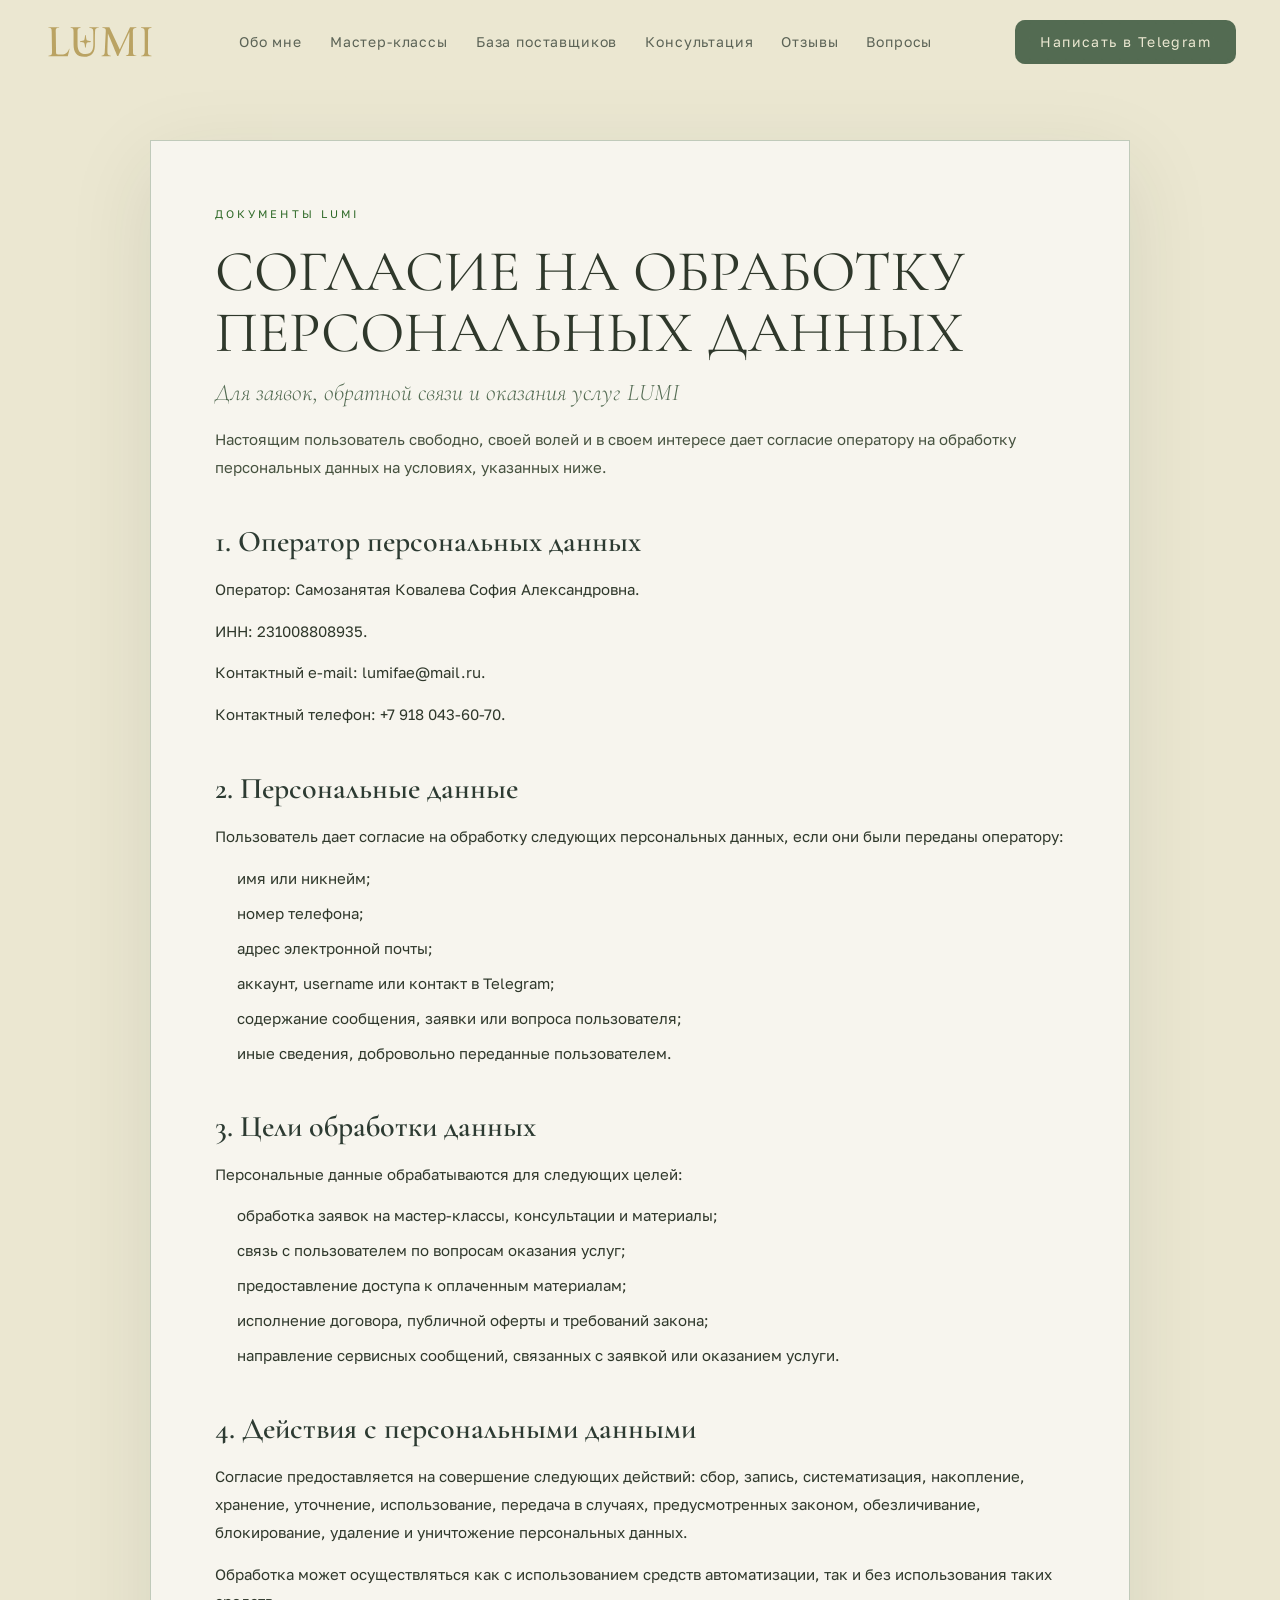
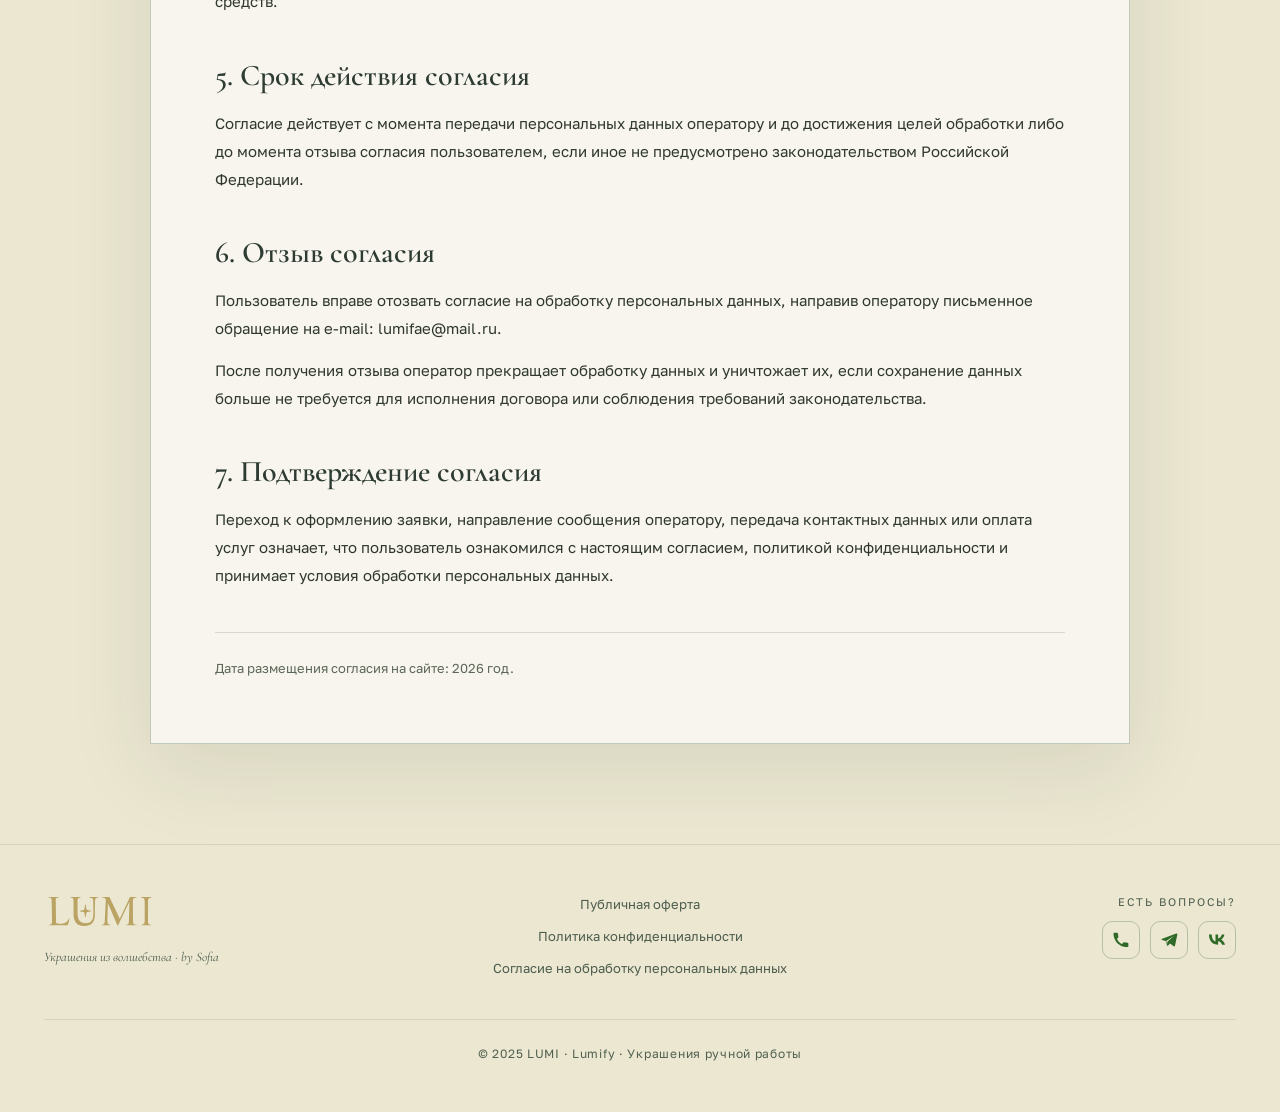
==== commit 697e30d9: "update" ====
--- a/consent.html
+++ b/consent.html
@@ -4,22 +4,7 @@
 		<meta charset="UTF-8" />
 		<meta name="viewport" content="width=device-width, initial-scale=1.0" />
 		<title>Согласие на обработку персональных данных — LUMI</title>
-		<link rel="stylesheet" href="css/base/fonts.css" />
-		<link rel="stylesheet" href="css/base/vars.css" />
-		<link rel="stylesheet" href="css/base/normalize.css" />
-		<link rel="stylesheet" href="css/base/globals.css" />
-		<link rel="stylesheet" href="css/blocks/header.css" />
-		<link rel="stylesheet" href="css/blocks/hero.css" />
-		<link rel="stylesheet" href="css/blocks/about.css" />
-		<link rel="stylesheet" href="css/blocks/workshops.css" />
-		<link rel="stylesheet" href="css/blocks/suppliers.css" />
-		<link rel="stylesheet" href="css/blocks/consult.css" />
-		<link rel="stylesheet" href="css/blocks/how.css" />
-		<link rel="stylesheet" href="css/blocks/reviews.css" />
-		<link rel="stylesheet" href="css/blocks/faq.css" />
-		<link rel="stylesheet" href="css/blocks/cta.css" />
-		<link rel="stylesheet" href="css/blocks/offer.css" />
-		<link rel="stylesheet" href="css/blocks/footer.css" />
+		<link rel="stylesheet" href="css/main.css" />
 		<script type="module" src="js/main.js"></script>
 	</head>
 	<body class="page">
@@ -32,6 +17,10 @@
 						src="icons/logo-lumi-gold.svg"
 						alt=""
 						class="header__logo-image"
+						width="242"
+						height="81"
+						fetchpriority="high"
+						decoding="async"
 					/>
 				</a>
 
@@ -272,6 +261,10 @@
 							src="icons/logo-lumi-gold.svg"
 							alt=""
 							class="footer__logo-image"
+							width="242"
+							height="81"
+							loading="lazy"
+							decoding="async"
 						/>
 					</a>
 					<p class="footer__tagline">Украшения из волшебства · by Sofia</p>
--- a/css/main.css
+++ b/css/main.css
@@ -0,0 +1,16 @@
+@import url("base/fonts.css");
+@import url("base/vars.css");
+@import url("base/normalize.css");
+@import url("base/globals.css");
+@import url("blocks/header.css");
+@import url("blocks/hero.css");
+@import url("blocks/about.css");
+@import url("blocks/workshops.css");
+@import url("blocks/suppliers.css");
+@import url("blocks/consult.css");
+@import url("blocks/how.css");
+@import url("blocks/reviews.css");
+@import url("blocks/faq.css");
+@import url("blocks/cta.css");
+@import url("blocks/offer.css");
+@import url("blocks/footer.css");
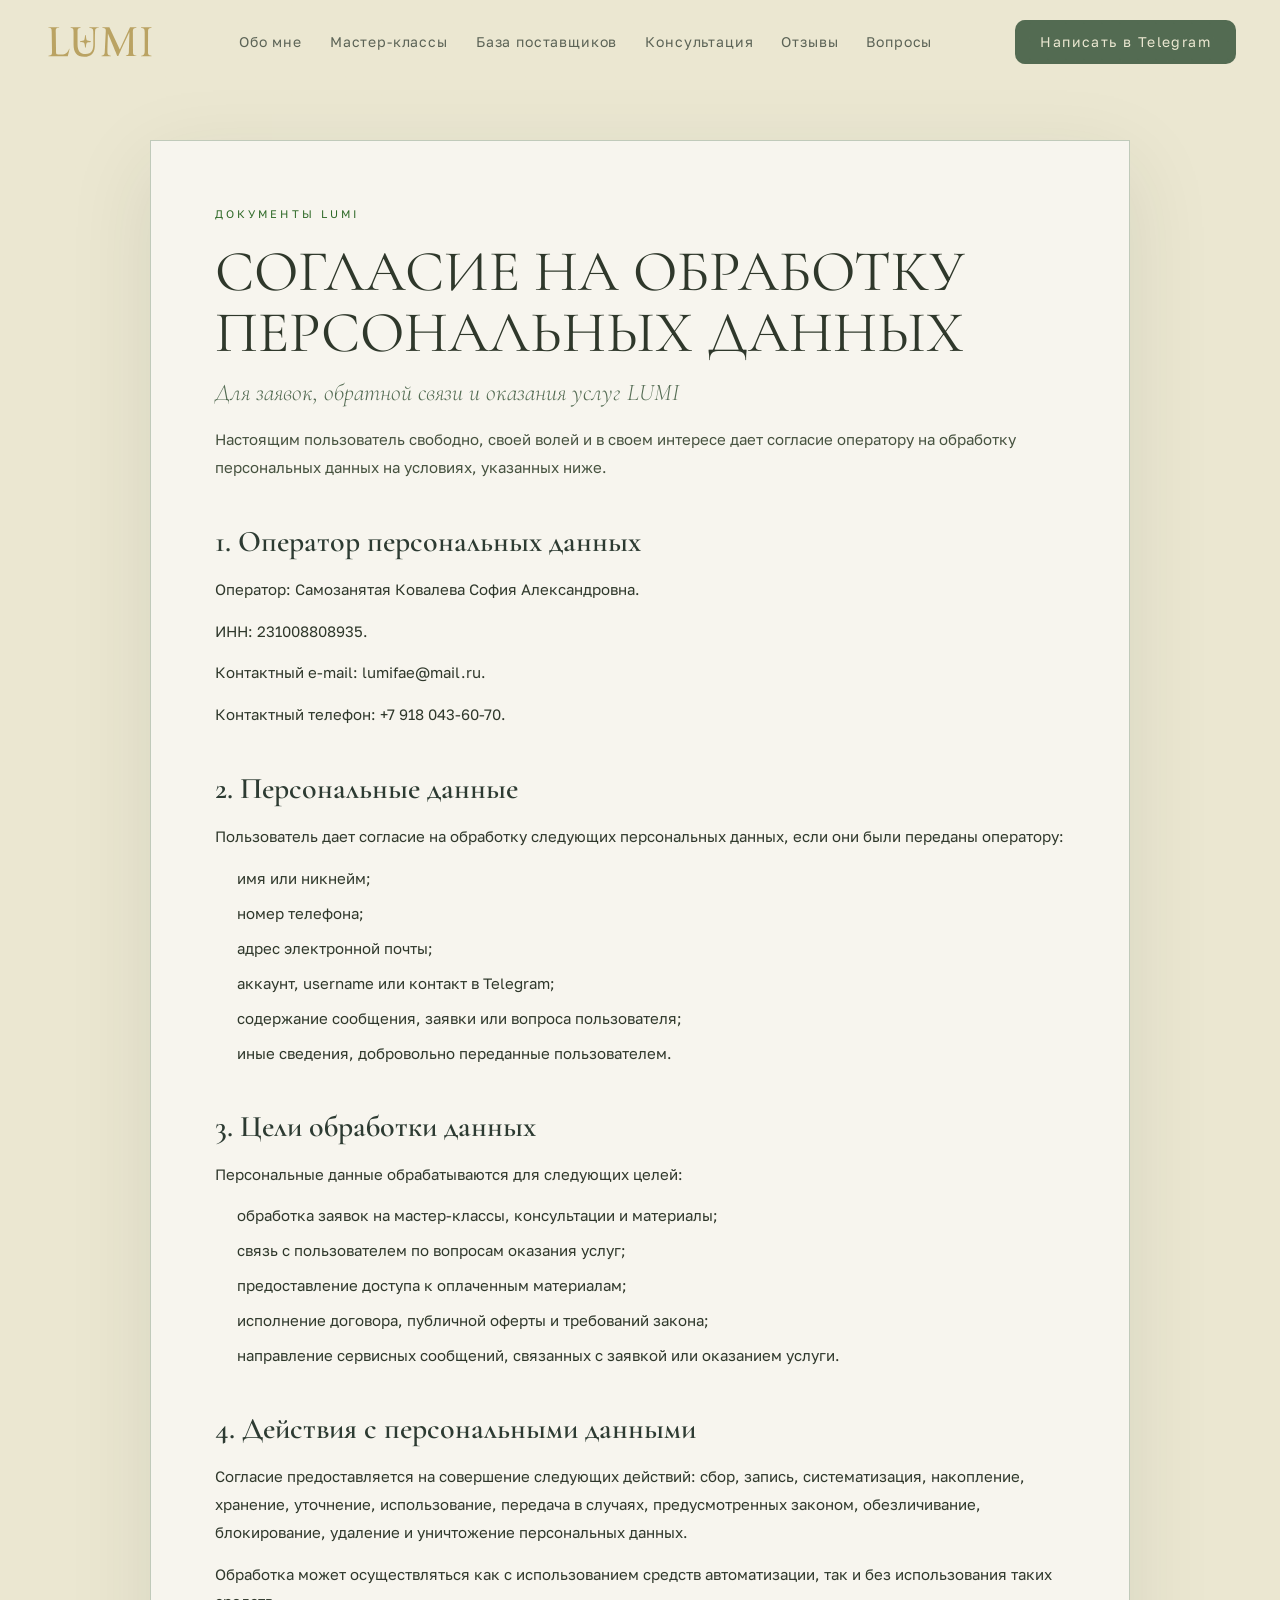
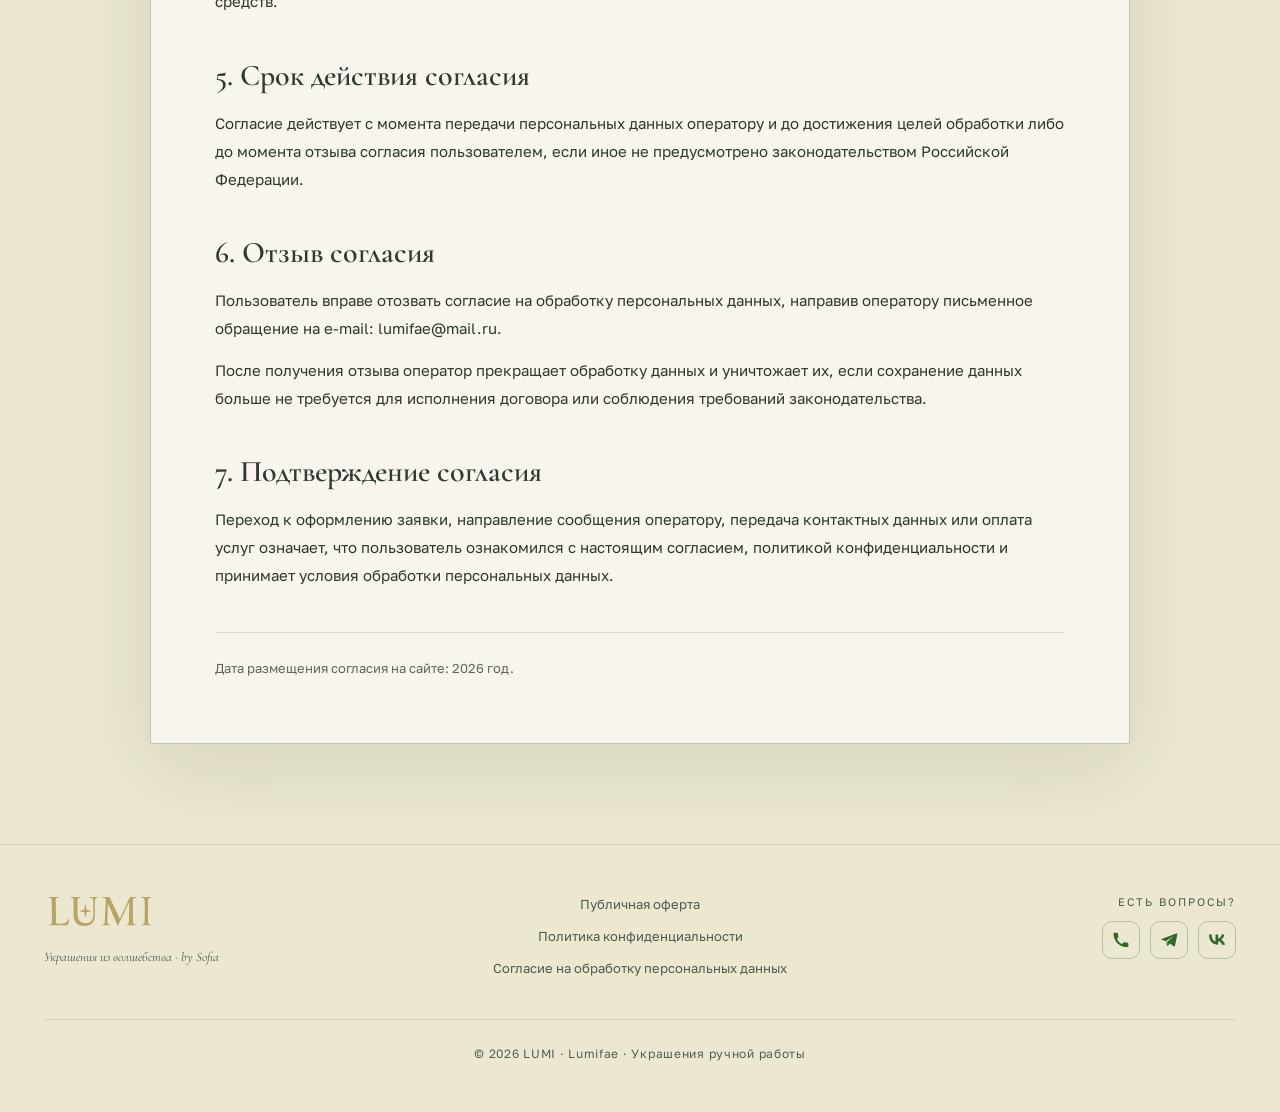
==== commit 32884718: "update 1909" ====
--- a/consent.html
+++ b/consent.html
@@ -3,7 +3,12 @@
 	<head>
 		<meta charset="UTF-8" />
 		<meta name="viewport" content="width=device-width, initial-scale=1.0" />
+		<meta
+			name="description"
+			content="Согласие LUMI на обработку персональных данных: информация о целях, сроках и условиях обработки данных."
+		/>
 		<title>Согласие на обработку персональных данных — LUMI</title>
+		<link rel="icon" href="icons/logo-lumi-gold.svg" type="image/svg+xml" />
 		<link rel="stylesheet" href="css/main.css" />
 		<script type="module" src="js/main.js"></script>
 	</head>
@@ -301,8 +306,9 @@
 							</svg>
 						</a>
 						<a
-							href="https://vk.com/sofiabei"
+							href="https://vk.ru/lumifairy"
 							target="_blank"
+							rel="noopener"
 							class="footer__contact-link"
 							aria-label="Открыть VK"
 						>
@@ -314,7 +320,7 @@
 				</div>
 			</div>
 			<div class="footer__bottom">
-				© 2025 LUMI · Lumify · Украшения ручной работы
+				© 2026 LUMI · Lumifae · Украшения ручной работы
 			</div>
 		</footer>
 	</body>
